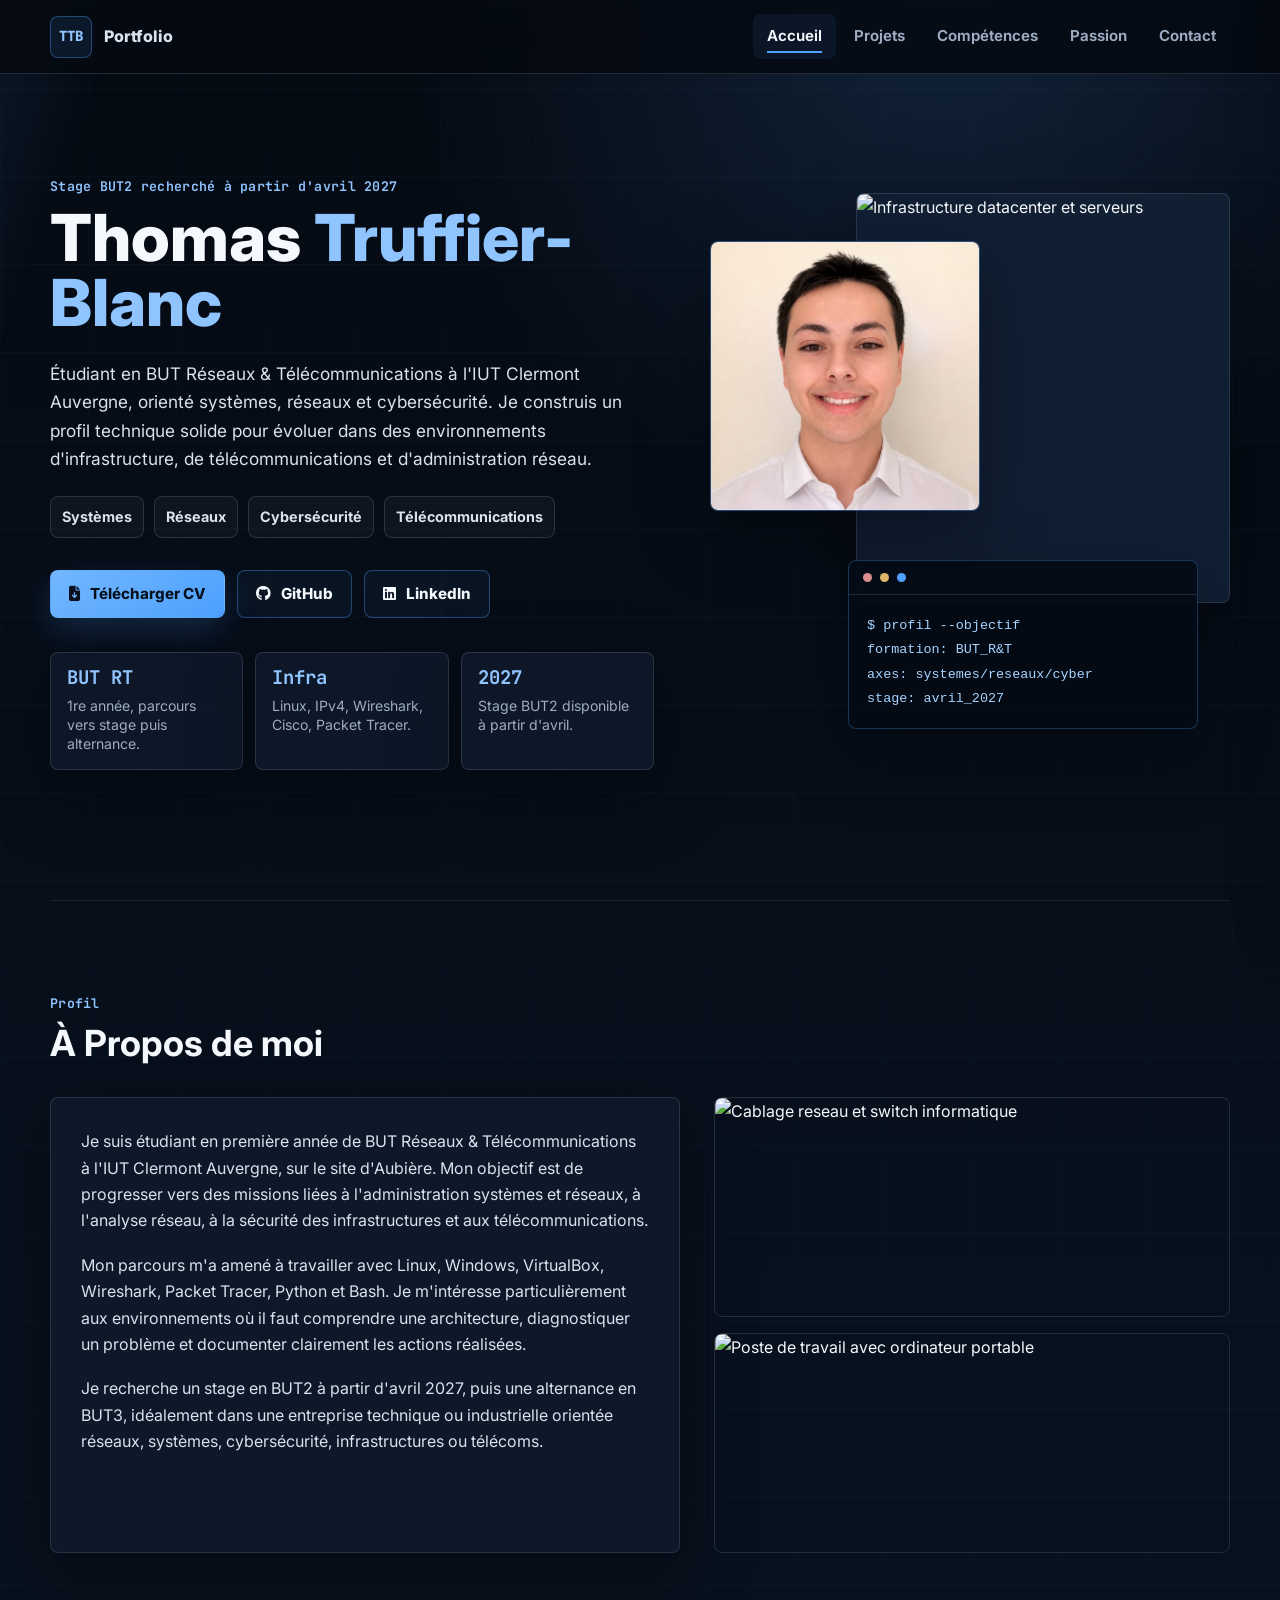
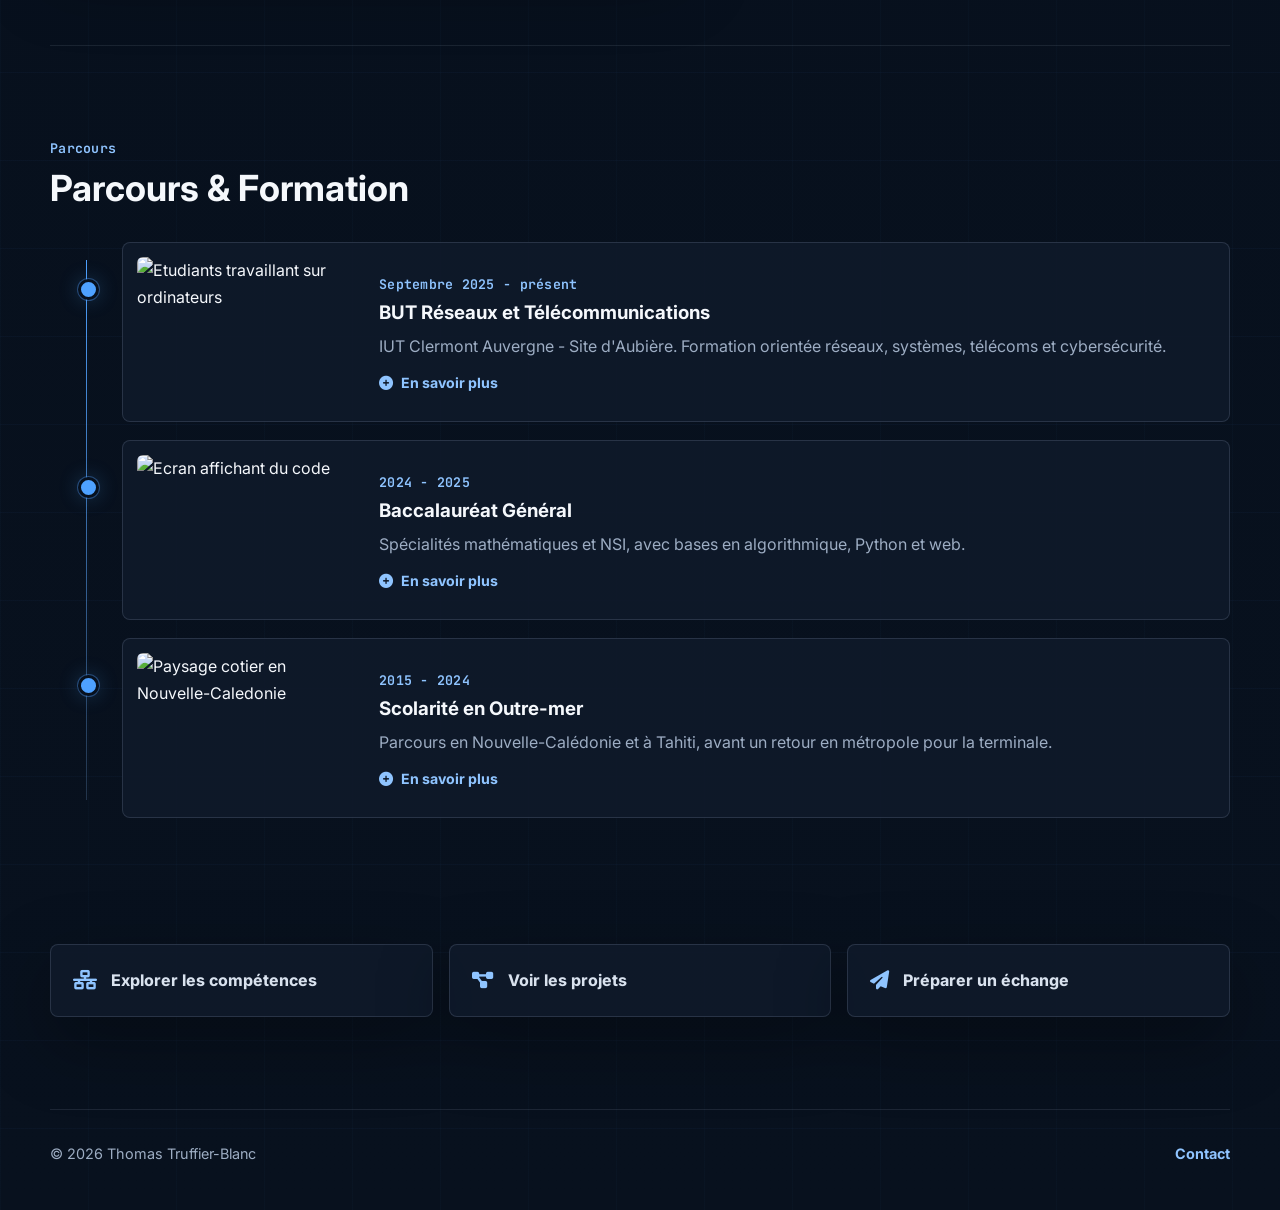
==== index.html @ 37ebf649 "Add files via upload" ====
<!DOCTYPE html>
<html lang="fr">
<head>
    <meta charset="UTF-8">
    <meta http-equiv="Content-Type" content="text/html; charset=UTF-8">
    <meta name="viewport" content="width=device-width, initial-scale=1.0">
    <meta name="description" content="Portfolio de Thomas Truffier-Blanc, etudiant en BUT Reseaux et Telecommunications oriente systemes, reseaux et cybersecurite.">
    <meta name="author" content="Thomas Truffier-Blanc">
    <meta property="og:title" content="Accueil | Thomas Truffier-Blanc">
    <meta property="og:description" content="Etudiant en BUT Reseaux & Telecommunications, oriente systemes, reseaux et cybersecurite. Recherche de stage BUT2 a partir d'avril 2027.">
    <meta property="og:type" content="website">
    <meta property="og:url" content="https://thomastruffier-blanc.github.io/Portfolio/">
    <title>Accueil | Thomas Truffier-Blanc</title>
    <link rel="preconnect" href="https://fonts.googleapis.com">
    <link rel="preconnect" href="https://fonts.gstatic.com" crossorigin>
    <link href="https://fonts.googleapis.com/css2?family=Inter:wght@400;500;600;700;800&family=JetBrains+Mono:wght@400;600&display=swap" rel="stylesheet">
    <link rel="stylesheet" href="https://cdnjs.cloudflare.com/ajax/libs/font-awesome/6.5.2/css/all.min.css">
    <link rel="stylesheet" href="assets/css/style.css">
</head>
<body data-page="accueil">
    <div id="overlay" class="overlay"></div>
    <aside id="side-panel" class="side-panel" aria-hidden="true">
        <button id="close-btn" class="close-btn" aria-label="Fermer le panneau">
            <i class="fa-solid fa-xmark"></i>
        </button>
        <div class="panel-content">
            <p id="panel-meta" class="panel-meta"></p>
            <h2 id="panel-title">D&eacute;tail</h2>
            <p id="panel-location" class="panel-location"></p>
            <div id="panel-body" class="panel-body"></div>
        </div>
    </aside>

    <header class="site-header">
        <a href="index.html" class="brand" aria-label="Retour &agrave; l'accueil">
            <span class="brand-mark">TTB</span>
            <span class="brand-text">Portfolio</span>
        </a>
        <nav class="desktop-nav" aria-label="Navigation principale">
            <a href="index.html" data-nav="accueil">Accueil</a>
            <a href="projets.html" data-nav="projets">Projets</a>
            <a href="competences.html" data-nav="competences">Comp&eacute;tences</a>
            <a href="passion.html" data-nav="passion">Passion</a>
            <a href="contact.html" data-nav="contact">Contact</a>
        </nav>
        <button class="menu-toggle" aria-label="Ouvrir le menu" aria-expanded="false">
            <i class="fa-solid fa-bars"></i>
        </button>
    </header>

    <nav class="mobile-nav" aria-label="Navigation mobile">
        <a href="index.html" data-nav="accueil">Accueil</a>
        <a href="projets.html" data-nav="projets">Projets</a>
        <a href="competences.html" data-nav="competences">Comp&eacute;tences</a>
        <a href="passion.html" data-nav="passion">Passion</a>
        <a href="contact.html" data-nav="contact">Contact</a>
    </nav>

    <main>
        <section id="home" class="hero-section section-pad">
            <div class="hero-copy reveal">
                <p class="hero-kicker">Stage BUT2 recherch&eacute; &agrave; partir d'avril 2027</p>
                <h1>Thomas <span>Truffier-Blanc</span></h1>
                <p class="hero-role">
                    &Eacute;tudiant en BUT R&eacute;seaux &amp; T&eacute;l&eacute;communications &agrave; l'IUT Clermont Auvergne,
                    orient&eacute; syst&egrave;mes, r&eacute;seaux et cybers&eacute;curit&eacute;. Je construis un profil technique solide
                    pour &eacute;voluer dans des environnements d'infrastructure, de t&eacute;l&eacute;communications
                    et d'administration r&eacute;seau.
                </p>
                <ul class="hero-focus" aria-label="Axes professionnels">
                    <li>Syst&egrave;mes</li>
                    <li>R&eacute;seaux</li>
                    <li>Cybers&eacute;curit&eacute;</li>
                    <li>T&eacute;l&eacute;communications</li>
                </ul>
                <div class="hero-actions">
                    <a href="assets/files/cv Thomas TB.pdf" class="btn btn-primary">
                        <i class="fa-solid fa-file-arrow-down"></i> T&eacute;l&eacute;charger CV
                    </a>
                    <a href="https://github.com/ThomasTruffier-Blanc" class="btn btn-secondary" target="_blank" rel="noreferrer">
                        <i class="fa-brands fa-github"></i> GitHub
                    </a>
                    <a href="https://www.linkedin.com/in/thomas-truffier-blanc-45b43b355/" class="btn btn-secondary" target="_blank" rel="noreferrer">
                        <i class="fa-brands fa-linkedin"></i> LinkedIn
                    </a>
                </div>
                <div class="signal-row" aria-label="Informations cles">
                    <div>
                        <strong>BUT RT</strong>
                        <span>1re ann&eacute;e, parcours vers stage puis alternance.</span>
                    </div>
                    <div>
                        <strong>Infra</strong>
                        <span>Linux, IPv4, Wireshark, Cisco, Packet Tracer.</span>
                    </div>
                    <div>
                        <strong>2027</strong>
                        <span>Stage BUT2 disponible &agrave; partir d'avril.</span>
                    </div>
                </div>
            </div>

            <div class="hero-visual reveal">
                <figure class="portrait-frame">
                    <img src="assets/img/photo.png" alt="Portrait de Thomas Truffier-Blanc">
                </figure>
                <figure class="hero-image-card">
                    <img src="https://images.unsplash.com/photo-1558494949-ef010cbdcc31?auto=format&fit=crop&q=70&w=1600" alt="Infrastructure datacenter et serveurs">
                </figure>
                <div class="terminal-mini" aria-label="Profil technique">
                    <div class="terminal-bar"><span></span><span></span><span></span></div>
                    <pre><code>$ profil --objectif
formation: BUT_R&amp;T
axes: systemes/reseaux/cyber
stage: avril_2027</code></pre>
                </div>
            </div>
        </section>

        <section id="about" class="section-pad content-section">
            <div class="section-heading reveal">
                <p>Profil</p>
                <h2>&Agrave; Propos de moi</h2>
            </div>
            <div class="split-grid">
                <div class="text-panel reveal">
                    <p>
                        Je suis &eacute;tudiant en premi&egrave;re ann&eacute;e de BUT R&eacute;seaux &amp; T&eacute;l&eacute;communications
                        &agrave; l'IUT Clermont Auvergne, sur le site d'Aubi&egrave;re. Mon objectif est de progresser vers
                        des missions li&eacute;es &agrave; l'administration syst&egrave;mes et r&eacute;seaux, &agrave; l'analyse r&eacute;seau,
                        &agrave; la s&eacute;curit&eacute; des infrastructures et aux t&eacute;l&eacute;communications.
                    </p>
                    <p>
                        Mon parcours m'a amen&eacute; &agrave; travailler avec Linux, Windows, VirtualBox, Wireshark,
                        Packet Tracer, Python et Bash. Je m'int&eacute;resse particuli&egrave;rement aux environnements
                        o&ugrave; il faut comprendre une architecture, diagnostiquer un probl&egrave;me et documenter
                        clairement les actions r&eacute;alis&eacute;es.
                    </p>
                    <p>
                        Je recherche un stage en BUT2 &agrave; partir d'avril 2027, puis une alternance en BUT3,
                        id&eacute;alement dans une entreprise technique ou industrielle orient&eacute;e r&eacute;seaux,
                        syst&egrave;mes, cybers&eacute;curit&eacute;, infrastructures ou t&eacute;l&eacute;coms.
                    </p>
                </div>
                <div class="media-stack reveal">
                    <img src="https://images.unsplash.com/photo-1600267165477-6d4cc741b379?auto=format&fit=crop&q=70&w=1400" alt="Cablage reseau et switch informatique">
                    <img src="https://images.unsplash.com/photo-1516321318423-f06f85e504b3?auto=format&fit=crop&q=70&w=1400" alt="Poste de travail avec ordinateur portable">
                </div>
            </div>
        </section>

        <section id="formation" class="section-pad content-section">
            <div class="section-heading reveal">
                <p>Parcours</p>
                <h2>Parcours &amp; Formation</h2>
            </div>
            <div class="timeline">
                <article class="timeline-card reveal detail-trigger" data-detail="formation-iut" tabindex="0" role="button">
                    <img src="https://images.unsplash.com/photo-1519389950473-47ba0277781c?auto=format&fit=crop&q=70&w=1200" alt="Etudiants travaillant sur ordinateurs">
                    <div>
                        <span class="date">Septembre 2025 - pr&eacute;sent</span>
                        <h3>BUT R&eacute;seaux et T&eacute;l&eacute;communications</h3>
                        <p>IUT Clermont Auvergne - Site d'Aubi&egrave;re. Formation orient&eacute;e r&eacute;seaux, syst&egrave;mes, t&eacute;l&eacute;coms et cybers&eacute;curit&eacute;.</p>
                        <span class="detail-link"><i class="fa-solid fa-circle-plus"></i> En savoir plus</span>
                    </div>
                </article>

                <article class="timeline-card reveal detail-trigger" data-detail="formation-bac" tabindex="0" role="button">
                    <img src="https://images.unsplash.com/photo-1515879218367-8466d910aaa4?auto=format&fit=crop&q=70&w=1200" alt="Ecran affichant du code">
                    <div>
                        <span class="date">2024 - 2025</span>
                        <h3>Baccalaur&eacute;at G&eacute;n&eacute;ral</h3>
                        <p>Sp&eacute;cialit&eacute;s math&eacute;matiques et NSI, avec bases en algorithmique, Python et web.</p>
                        <span class="detail-link"><i class="fa-solid fa-circle-plus"></i> En savoir plus</span>
                    </div>
                </article>

                <article class="timeline-card reveal detail-trigger" data-detail="formation-outremer" tabindex="0" role="button">
                    <img src="https://images.unsplash.com/photo-1588681664899-f142ff2dc9b1?auto=format&fit=crop&q=70&w=1200" alt="Paysage cotier en Nouvelle-Caledonie">
                    <div>
                        <span class="date">2015 - 2024</span>
                        <h3>Scolarit&eacute; en Outre-mer</h3>
                        <p>Parcours en Nouvelle-Cal&eacute;donie et &agrave; Tahiti, avant un retour en m&eacute;tropole pour la terminale.</p>
                        <span class="detail-link"><i class="fa-solid fa-circle-plus"></i> En savoir plus</span>
                    </div>
                </article>
            </div>
        </section>

        <section class="section-pad next-pages">
            <a class="next-card reveal" href="competences.html">
                <i class="fa-solid fa-network-wired"></i>
                <span>Explorer les comp&eacute;tences</span>
            </a>
            <a class="next-card reveal" href="projets.html">
                <i class="fa-solid fa-diagram-project"></i>
                <span>Voir les projets</span>
            </a>
            <a class="next-card reveal" href="contact.html">
                <i class="fa-solid fa-paper-plane"></i>
                <span>Pr&eacute;parer un &eacute;change</span>
            </a>
        </section>
    </main>

    <footer class="site-footer">
        <p>&copy; 2026 Thomas Truffier-Blanc</p>
        <a href="contact.html">Contact</a>
    </footer>

    <script src="assets/js/script.js"></script>
</body>
</html>
---- assets/css/style.css ----
:root {
  --bg: #07101d;
  --bg-2: #0b1626;
  --surface: rgba(15, 26, 43, 0.88);
  --surface-2: #111f33;
  --card: rgba(255, 255, 255, 0.045);
  --line: rgba(180, 197, 220, 0.16);
  --line-strong: rgba(83, 160, 255, 0.36);
  --text: #f5f8fc;
  --soft: #d9e2ee;
  --muted: #9dadc3;
  --blue: #4ea1ff;
  --blue-soft: #8fc4ff;
  --navy: #0a1422;
  --shadow: 0 24px 70px rgba(0, 0, 0, 0.34);
  --radius: 8px;
  --header-height: 74px;
}

* { box-sizing: border-box; }
html { scroll-behavior: smooth; scroll-padding-top: calc(var(--header-height) + 24px); }
body {
  margin: 0;
  font-family: "Inter", system-ui, -apple-system, BlinkMacSystemFont, "Segoe UI", sans-serif;
  color: var(--text);
  background:
    linear-gradient(rgba(78,161,255,.035) 1px, transparent 1px),
    linear-gradient(90deg, rgba(78,161,255,.025) 1px, transparent 1px),
    radial-gradient(circle at 74% 0%, rgba(78,161,255,.16), transparent 34rem),
    linear-gradient(180deg, #050a12 0%, var(--bg) 44%, #08111e 100%);
  background-size: 88px 88px, 88px 88px, auto, auto;
  line-height: 1.65;
  overflow-x: hidden;
}
body::before {
  content: "";
  position: fixed;
  inset: 0;
  z-index: -1;
  background: linear-gradient(110deg, transparent 0 44%, rgba(78,161,255,.07) 50%, transparent 56%);
  transform: translateX(-60%);
  animation: scanLine 12s ease-in-out infinite;
  pointer-events: none;
}
img { display: block; width: 100%; height: auto; }
a { color: inherit; }
button { font: inherit; }
strong { color: var(--text); }

.scroll-progress {
  position: fixed;
  inset: 0 auto auto 0;
  z-index: 3000;
  width: 0;
  height: 3px;
  background: linear-gradient(90deg, var(--blue), #a7c8ff);
  box-shadow: 0 0 18px rgba(78,161,255,.45);
}
.section-pad { width: min(1180px, calc(100% - 40px)); margin: 0 auto; padding: 92px 0; }
.site-header {
  position: fixed;
  inset: 0 0 auto 0;
  z-index: 1000;
  height: var(--header-height);
  display: flex;
  align-items: center;
  justify-content: space-between;
  padding: 0 max(24px, calc((100vw - 1180px) / 2));
  border-bottom: 1px solid var(--line);
  background: rgba(5, 10, 18, .86);
  backdrop-filter: blur(18px);
  transition: box-shadow 180ms ease, background 180ms ease;
}
.site-header.is-scrolled { background: rgba(5, 10, 18, .94); box-shadow: 0 14px 38px rgba(0,0,0,.24); }
.brand { display: inline-flex; align-items: center; gap: 12px; text-decoration: none; font-weight: 800; }
.brand-mark { display: grid; place-items: center; width: 42px; height: 42px; border: 1px solid var(--line-strong); border-radius: var(--radius); background: rgba(78,161,255,.1); color: var(--blue-soft); font-family: "JetBrains Mono", monospace; font-size: .88rem; }
.brand-text { color: var(--soft); }
.desktop-nav, .mobile-nav { align-items: center; gap: 4px; }
.desktop-nav { display: flex; }
.desktop-nav a, .mobile-nav a { position: relative; padding: 10px 14px; border-radius: var(--radius); color: var(--muted); text-decoration: none; font-size: .94rem; font-weight: 650; transition: color 160ms ease, background 160ms ease; }
.desktop-nav a:hover, .desktop-nav a.active, .mobile-nav a:hover, .mobile-nav a.active { color: var(--text); background: rgba(78,161,255,.08); }
.desktop-nav a.active::after, .mobile-nav a.active::after { content: ""; position: absolute; left: 14px; right: 14px; bottom: 6px; height: 2px; background: var(--blue); }
.menu-toggle { display: none; align-items: center; justify-content: center; width: 44px; height: 44px; border: 1px solid var(--line); border-radius: var(--radius); background: rgba(255,255,255,.04); color: var(--text); cursor: pointer; }
.mobile-nav { display: none; position: fixed; top: var(--header-height); left: 16px; right: 16px; z-index: 999; flex-direction: column; padding: 10px; border: 1px solid var(--line); border-radius: var(--radius); background: rgba(10, 20, 34, .98); box-shadow: var(--shadow); }
.mobile-nav a { width: 100%; }
body.nav-open .mobile-nav { display: flex; }

.hero-section { min-height: 100vh; display: grid; grid-template-columns: minmax(0, 1fr) minmax(360px, .86fr); gap: 56px; align-items: center; padding-top: calc(var(--header-height) + 64px); }
.hero-kicker, .page-label, .section-heading p, .date, .project-info span, .panel-meta { margin: 0 0 8px; color: var(--blue-soft); font-family: "JetBrains Mono", monospace; font-size: .83rem; font-weight: 650; letter-spacing: .02em; }
.hero-copy h1, .page-hero h1, .contact-copy h1 { margin: 0; max-width: 780px; color: var(--text); font-size: 4.05rem; line-height: 1; font-weight: 820; letter-spacing: 0; }
.hero-copy h1 span { color: var(--blue-soft); }
.hero-role, .page-hero-copy p:last-child, .contact-copy p:not(.page-label) { max-width: 680px; margin: 24px 0 0; color: var(--soft); font-size: 1.08rem; }
.hero-focus { display: flex; flex-wrap: wrap; gap: 10px; margin-top: 22px; padding: 0; list-style: none; }
.hero-focus li, .music-tags span, .meta-pill { border: 1px solid var(--line); border-radius: var(--radius); padding: 8px 11px; background: rgba(255,255,255,.035); color: var(--soft); font-size: .9rem; font-weight: 700; }
.hero-actions, .contact-actions { display: flex; flex-wrap: wrap; gap: 12px; margin-top: 32px; }
.btn { display: inline-flex; align-items: center; justify-content: center; gap: 10px; min-height: 48px; padding: 0 18px; border-radius: var(--radius); text-decoration: none; font-weight: 760; font-size: .95rem; border: 1px solid transparent; transition: transform 160ms ease, border-color 160ms ease, background 160ms ease; }
.btn:hover { transform: translateY(-2px); }
.btn-primary { color: #06111d; background: linear-gradient(135deg, #72b7ff, var(--blue)); box-shadow: 0 14px 32px rgba(78,161,255,.18); }
.btn-secondary { color: var(--text); border-color: var(--line-strong); background: rgba(78,161,255,.055); }
.signal-row { display: grid; grid-template-columns: repeat(3, 1fr); gap: 12px; margin-top: 34px; }
.signal-row div, .text-panel, .next-card, .skill-card, .project-card, .destination-card, .image-tile, .contact-card, .github-card { border: 1px solid var(--line); border-radius: var(--radius); background: var(--surface); box-shadow: var(--shadow); }
.signal-row div { padding: 16px; }
.signal-row strong { display: block; color: var(--blue-soft); font-family: "JetBrains Mono", monospace; font-size: 1.18rem; line-height: 1; }
.signal-row span { display: block; margin-top: 8px; color: var(--muted); font-size: .88rem; line-height: 1.35; }
.hero-visual { position: relative; min-height: 560px; }
.portrait-frame { position: absolute; z-index: 2; top: 48px; left: 0; width: 270px; aspect-ratio: 1; margin: 0; overflow: hidden; border: 1px solid var(--line-strong); border-radius: var(--radius); background: var(--surface-2); box-shadow: var(--shadow); }
.portrait-frame img { height: 100%; object-fit: cover; }
.hero-image-card { position: absolute; right: 0; top: 0; width: 72%; height: 410px; margin: 0; overflow: hidden; border: 1px solid var(--line); border-radius: var(--radius); background: var(--surface-2); box-shadow: var(--shadow); }
.hero-image-card img, .page-hero-media img, .contact-card > img { height: 100%; object-fit: cover; }
.terminal-mini { position: absolute; z-index: 3; right: 32px; bottom: 24px; width: min(350px, 78%); border: 1px solid rgba(78,161,255,.28); border-radius: var(--radius); background: rgba(5, 11, 20, .9); box-shadow: var(--shadow); overflow: hidden; }
.terminal-bar { display: flex; gap: 8px; padding: 12px 14px; border-bottom: 1px solid var(--line); }
.terminal-bar span { width: 9px; height: 9px; border-radius: 999px; background: var(--muted); }
.terminal-bar span:nth-child(1) { background: #dc8d8d; } .terminal-bar span:nth-child(2) { background: #dcb76c; } .terminal-bar span:nth-child(3) { background: var(--blue); }
.terminal-mini pre { margin: 0; padding: 18px; color: #a7d4ff; font-family: "JetBrains Mono", monospace; font-size: .84rem; line-height: 1.65; white-space: pre-wrap; }
.content-section, .passion-block { border-top: 1px solid rgba(180,197,220,.11); }
.section-heading { max-width: 780px; margin-bottom: 34px; }
.section-heading h2 { margin: 0; font-size: 2.25rem; line-height: 1.12; }
.split-grid { display: grid; grid-template-columns: minmax(0, 1fr) minmax(340px, .82fr); gap: 34px; align-items: stretch; }
.text-panel { padding: 30px; }
.text-panel p { margin: 0; color: var(--soft); }
.text-panel p + p { margin-top: 18px; }
.media-stack { display: grid; grid-template-rows: 1fr .82fr; gap: 16px; }
.media-stack img { height: 100%; min-height: 220px; object-fit: cover; border: 1px solid var(--line); border-radius: var(--radius); }
.timeline { position: relative; display: grid; gap: 18px; }
.timeline::before { content: ""; position: absolute; left: 36px; top: 18px; bottom: 18px; width: 1px; background: linear-gradient(var(--blue), rgba(143,196,255,.2)); }
.timeline-card { position: relative; display: grid; grid-template-columns: 220px 1fr; gap: 22px; align-items: center; margin-left: 72px; padding: 14px; border: 1px solid var(--line); border-radius: var(--radius); background: var(--surface); cursor: pointer; transition: transform 180ms ease, border-color 180ms ease, background 180ms ease; }
.timeline-card::before { content: ""; position: absolute; left: -45px; top: 36px; width: 15px; height: 15px; border-radius: 999px; border: 3px solid var(--bg); background: var(--blue); box-shadow: 0 0 0 1px var(--line-strong), 0 0 20px rgba(78,161,255,.26); }
.timeline-card:hover, .timeline-card:focus-visible, .skill-card:hover, .skill-card:focus-visible, .project-card:hover, .project-card:focus-visible, .next-card:hover, .destination-card:hover, .image-tile:hover { border-color: var(--line-strong); transform: translateY(-4px); }
.timeline-card img { height: 150px; object-fit: cover; border-radius: calc(var(--radius) - 2px); }
.timeline-card h3, .skill-card h3, .project-info h3, .image-tile h3, .destination-card h3, .github-card h3 { margin: 6px 0 8px; line-height: 1.22; }
.timeline-card p, .skill-card p, .project-info p, .image-tile p, .destination-card p, .passion-intro p, .github-card p { margin: 0; color: var(--muted); }
.detail-link { display: inline-flex; align-items: center; gap: 8px; margin-top: 12px; color: var(--blue-soft); font-size: .88rem; font-weight: 720; }
.next-pages, .github-grid { display: grid; grid-template-columns: repeat(3, 1fr); gap: 16px; padding-top: 34px; }
.next-card, .github-card { display: flex; align-items: center; gap: 14px; padding: 22px; text-decoration: none; transition: transform 180ms ease, border-color 180ms ease; }
.next-card i, .github-card i { color: var(--blue-soft); font-size: 1.2rem; }
.next-card span { color: var(--soft); font-weight: 750; }
.page-hero { min-height: 62vh; display: grid; grid-template-columns: minmax(0, .9fr) minmax(360px, .78fr); gap: 48px; align-items: center; padding-top: calc(var(--header-height) + 58px); }
.page-hero-media { height: 390px; margin: 0; overflow: hidden; border: 1px solid var(--line); border-radius: var(--radius); box-shadow: var(--shadow); }
.skills-controls { display: flex; justify-content: center; gap: 12px; margin-bottom: 34px; }
.btn-filter { min-height: 44px; padding: 0 18px; border: 1px solid var(--line); border-radius: var(--radius); background: rgba(255,255,255,.03); color: var(--muted); cursor: pointer; font-size: .92rem; font-weight: 750; transition: background 160ms ease, color 160ms ease, border-color 160ms ease; }
.btn-filter.active, .btn-filter:hover { color: #06111d; border-color: transparent; background: linear-gradient(135deg, #72b7ff, var(--blue)); }
.skills-grid, .project-grid { display: grid; grid-template-columns: repeat(4, 1fr); gap: 18px; }
.skills-grid.hidden { display: none; }
.skill-card, .project-card, .destination-card, .image-tile { position: relative; overflow: hidden; box-shadow: none; transition: transform 180ms ease, border-color 180ms ease; }
.skill-card { min-height: 405px; padding: 0 18px 22px; cursor: pointer; }
.skill-card img { height: 150px; margin: 0 -18px 22px; width: calc(100% + 36px); object-fit: cover; border-bottom: 1px solid var(--line); }
.skill-card i { color: var(--blue-soft); font-size: 1.7rem; }
.skill-card .skill-list { margin: 14px 0 0; padding: 0; list-style: none; display: grid; gap: 7px; color: var(--soft); font-size: .9rem; }
.skill-card .skill-list li::before { content: "? "; color: var(--blue-soft); }
.project-grid { grid-template-columns: repeat(3, 1fr); }
.project-card { cursor: pointer; min-height: 438px; }
.project-card img { height: 240px; object-fit: cover; }
.project-card .hackagou-logo { object-fit: contain; padding: 34px; background: #f5f8fc; }
.project-info { padding: 22px; }
.alt-band { width: 100%; max-width: none; padding-left: max(20px, calc((100vw - 1180px) / 2)); padding-right: max(20px, calc((100vw - 1180px) / 2)); background: linear-gradient(180deg, rgba(17,31,51,.82), rgba(7,16,29,.25)); }
.passion-intro { display: grid; grid-template-columns: minmax(0, 1fr) auto; gap: 24px; align-items: start; margin-bottom: 28px; }
.music-tags { display: flex; flex-wrap: wrap; justify-content: flex-end; gap: 10px; max-width: 500px; }
.gallery-grid { display: grid; grid-template-columns: repeat(4, 1fr); gap: 16px; }
.image-tile.large { grid-column: span 2; grid-row: span 2; }
.image-tile img { height: 220px; object-fit: cover; cursor: zoom-in; }
.image-tile.large img { height: 468px; }
.image-tile div, .destination-card { padding: 18px; }
.image-tile div { min-height: 138px; }
.destination-grid { display: grid; grid-template-columns: repeat(5, 1fr); gap: 16px; }
.usa-grid { grid-template-columns: repeat(4, 1fr); }
.destination-card { min-height: 385px; }
.destination-card.wide { grid-column: span 2; }
.destination-card img { height: 190px; margin: -18px -18px 16px; width: calc(100% + 36px); object-fit: cover; cursor: zoom-in; }
.contact-section { min-height: 100vh; display: grid; grid-template-columns: minmax(0, .86fr) minmax(360px, .72fr); gap: 48px; align-items: center; padding-top: calc(var(--header-height) + 64px); }
.contact-card { overflow: hidden; }
.contact-card > img { height: 280px; }
.contact-info { padding: 24px; }
.contact-info p { display: flex; gap: 12px; margin: 0; color: var(--soft); }
.contact-info p + p { margin-top: 16px; }
.contact-info i { width: 22px; margin-top: 4px; color: var(--blue-soft); }
.site-footer { display: flex; align-items: center; justify-content: space-between; width: min(1180px, calc(100% - 40px)); margin: 0 auto; padding: 32px 0 44px; border-top: 1px solid rgba(180,197,220,.12); color: var(--muted); font-size: .9rem; }
.site-footer p { margin: 0; } .site-footer a { color: var(--blue-soft); text-decoration: none; font-weight: 700; }
.overlay { position: fixed; inset: 0; z-index: 2000; background: rgba(3, 7, 13, .66); backdrop-filter: blur(6px); opacity: 0; pointer-events: none; transition: opacity 220ms ease; }
.overlay.active { opacity: 1; pointer-events: auto; }
.side-panel { position: fixed; top: 0; right: 0; z-index: 2001; width: min(590px, 100%); height: 100vh; overflow-y: auto; transform: translateX(105%); border-left: 1px solid var(--line); background: rgba(8, 16, 28, .98); box-shadow: var(--shadow); transition: transform 240ms ease; }
.side-panel.active { transform: translateX(0); }
.close-btn { position: sticky; top: 16px; left: 100%; display: grid; place-items: center; width: 42px; height: 42px; margin: 16px 16px 0 auto; border: 1px solid var(--line); border-radius: var(--radius); background: rgba(255,255,255,.04); color: var(--text); cursor: pointer; }
.panel-content { padding: 18px 30px 40px; }
.panel-content h2 { margin: 0; font-size: 2rem; line-height: 1.12; }
.panel-location { margin: 8px 0 24px; color: var(--muted); }
.panel-body h3, .panel-body h4 { margin: 24px 0 8px; color: var(--text); }
.panel-body p, .panel-body li { color: var(--soft); }
.panel-body p { margin: 0 0 14px; }
.panel-body ul { margin: 10px 0 0; padding-left: 22px; }
.panel-image { width: 100%; max-height: 300px; object-fit: cover; margin: 18px 0; border: 1px solid var(--line); border-radius: var(--radius); cursor: zoom-in; }
.panel-image.logo { object-fit: contain; padding: 30px; background: #f5f8fc; }
.accordion-item { margin-top: 14px; border: 1px solid var(--line); border-radius: var(--radius); overflow: hidden; background: rgba(255,255,255,.03); }
.accordion-header { display: flex; align-items: center; justify-content: space-between; width: 100%; padding: 16px; border: 0; background: transparent; color: var(--text); cursor: pointer; font-weight: 750; text-align: left; }
.accordion-header i { color: var(--blue-soft); transition: transform 180ms ease; }
.accordion-header.active i { transform: rotate(180deg); }
.accordion-content { display: none; padding: 0 16px 16px; }
.accordion-content.active { display: block; }
.lightbox { position: fixed; inset: 0; z-index: 3000; display: none; place-items: center; padding: 24px; background: rgba(2,4,9,.9); cursor: zoom-out; }
.lightbox.active { display: grid; }
.lightbox img { width: min(1100px, 96vw); max-height: 88vh; object-fit: contain; border-radius: var(--radius); box-shadow: var(--shadow); }
.reveal { opacity: 0; transform: translateY(24px); transition: opacity 620ms ease, transform 620ms cubic-bezier(.2,.75,.25,1); transition-delay: var(--delay, 0ms); }
.reveal.in-view { opacity: 1; transform: translateY(0); }
@keyframes scanLine { 0%,100% { transform: translateX(-70%); opacity: .25; } 50% { transform: translateX(70%); opacity: .55; } }
@media (prefers-reduced-motion: reduce) { *, *::before, *::after { animation-duration: .01ms !important; animation-iteration-count: 1 !important; scroll-behavior: auto !important; transition-duration: .01ms !important; } }
@media (max-width: 1100px) { .hero-section, .page-hero, .contact-section, .split-grid { grid-template-columns: 1fr; } .hero-section { padding-top: calc(var(--header-height) + 84px); } .hero-visual { min-height: 500px; } .skills-grid { grid-template-columns: repeat(2, 1fr); } .project-grid { grid-template-columns: repeat(2, 1fr); } .destination-grid, .usa-grid, .gallery-grid { grid-template-columns: repeat(2, 1fr); } .destination-card.wide { grid-column: span 2; } }
@media (max-width: 820px) { .desktop-nav { display: none; } .menu-toggle { display: inline-flex; } .site-header { padding: 0 20px; } .brand-text { display: none; } .section-pad { width: min(100% - 32px, 1180px); padding: 72px 0; } .hero-copy h1, .page-hero h1, .contact-copy h1 { font-size: 3.05rem; } .signal-row, .next-pages, .github-grid, .passion-intro, .timeline-card { grid-template-columns: 1fr; } .hero-visual { min-height: 430px; } .portrait-frame { width: 210px; top: 16px; } .hero-image-card { width: 80%; height: 320px; } .terminal-mini { right: 12px; bottom: 0; } .timeline::before, .timeline-card::before { display: none; } .timeline-card { margin-left: 0; } .timeline-card img { height: 200px; } .music-tags { justify-content: flex-start; } }
@media (max-width: 620px) { .hero-copy h1, .page-hero h1, .contact-copy h1 { font-size: 2.45rem; } .hero-role, .page-hero-copy p:last-child, .contact-copy p:not(.page-label) { font-size: 1rem; } .hero-actions, .contact-actions, .skills-controls { flex-direction: column; align-items: stretch; } .btn, .btn-filter { width: 100%; } .skills-grid, .project-grid, .destination-grid, .usa-grid, .gallery-grid { grid-template-columns: 1fr; } .image-tile.large, .destination-card.wide { grid-column: span 1; } .image-tile.large img, .image-tile img, .destination-card img, .project-card img { height: 230px; } .hero-visual { min-height: 380px; } .portrait-frame { width: 170px; } .hero-image-card { height: 270px; } .terminal-mini { width: 92%; } .contact-info p { align-items: flex-start; font-size: .95rem; } .site-footer { flex-direction: column; gap: 10px; align-items: flex-start; } }
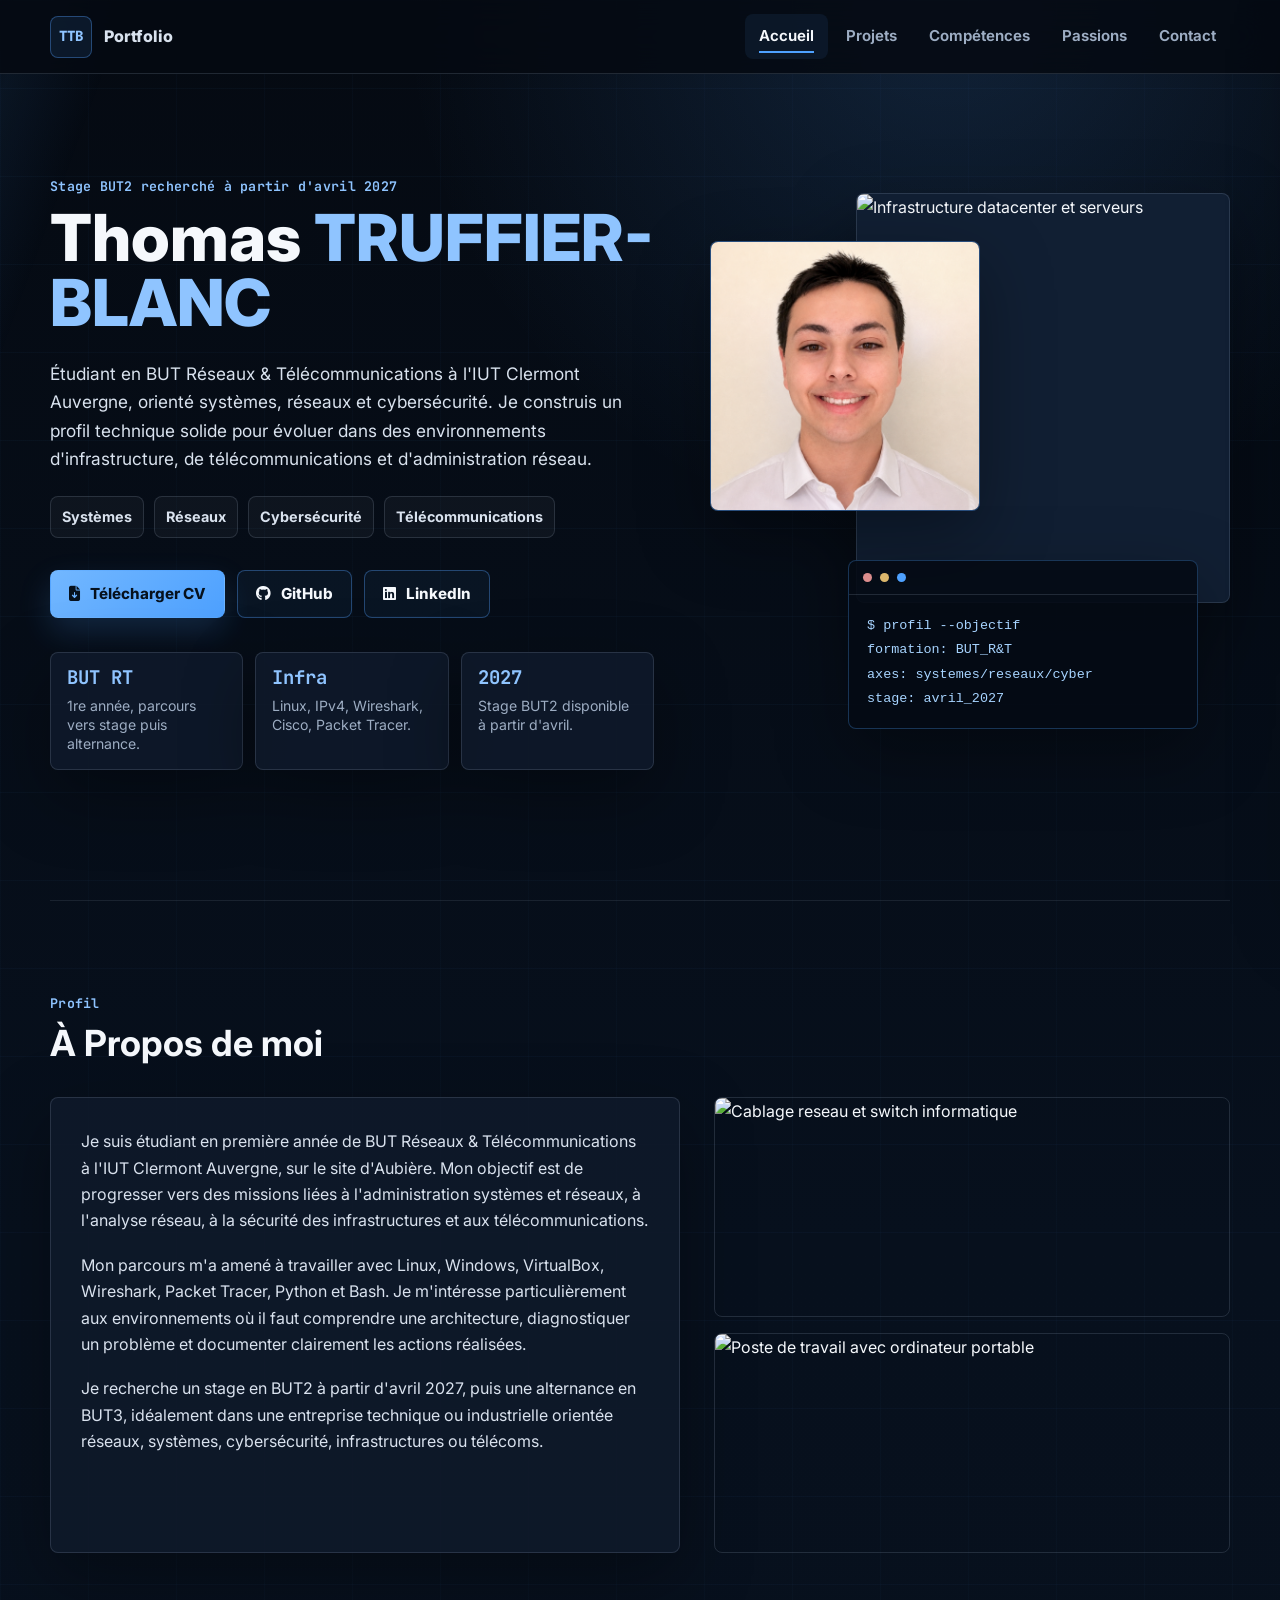
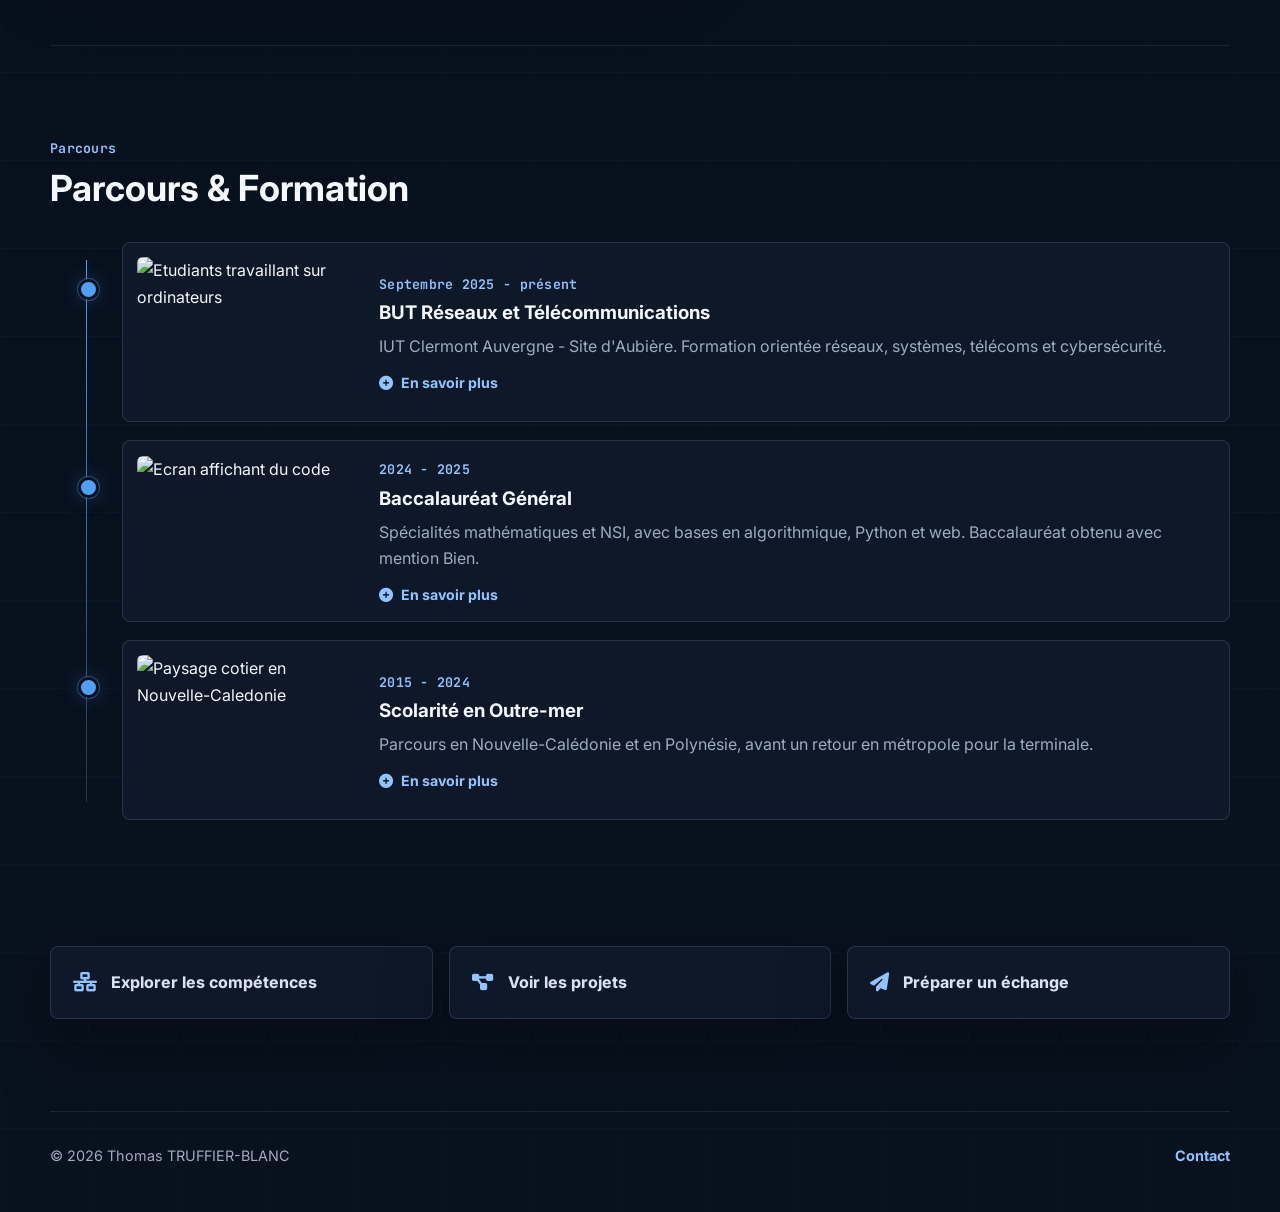
==== commit 4e9f532c: "Update index.html" ====
--- a/index.html
+++ b/index.html
@@ -4,13 +4,13 @@
     <meta charset="UTF-8">
     <meta http-equiv="Content-Type" content="text/html; charset=UTF-8">
     <meta name="viewport" content="width=device-width, initial-scale=1.0">
-    <meta name="description" content="Portfolio de Thomas Truffier-Blanc, etudiant en BUT Reseaux et Telecommunications oriente systemes, reseaux et cybersecurite.">
-    <meta name="author" content="Thomas Truffier-Blanc">
-    <meta property="og:title" content="Accueil | Thomas Truffier-Blanc">
+    <meta name="description" content="Portfolio de Thomas TRUFFIER-BLANC, etudiant en BUT Reseaux et Telecommunications oriente systemes, reseaux et cybersecurite.">
+    <meta name="author" content="Thomas TRUFFIER-BLANC">
+    <meta property="og:title" content="Accueil | Thomas TRUFFIER-BLANC">
     <meta property="og:description" content="Etudiant en BUT Reseaux & Telecommunications, oriente systemes, reseaux et cybersecurite. Recherche de stage BUT2 a partir d'avril 2027.">
     <meta property="og:type" content="website">
     <meta property="og:url" content="https://thomastruffier-blanc.github.io/Portfolio/">
-    <title>Accueil | Thomas Truffier-Blanc</title>
+    <title>Accueil | Thomas TRUFFIER-BLANC</title>
     <link rel="preconnect" href="https://fonts.googleapis.com">
     <link rel="preconnect" href="https://fonts.gstatic.com" crossorigin>
     <link href="https://fonts.googleapis.com/css2?family=Inter:wght@400;500;600;700;800&family=JetBrains+Mono:wght@400;600&display=swap" rel="stylesheet">
@@ -40,7 +40,7 @@
             <a href="index.html" data-nav="accueil">Accueil</a>
             <a href="projets.html" data-nav="projets">Projets</a>
             <a href="competences.html" data-nav="competences">Comp&eacute;tences</a>
-            <a href="passion.html" data-nav="passion">Passion</a>
+            <a href="passion.html" data-nav="passion">Passions</a>
             <a href="contact.html" data-nav="contact">Contact</a>
         </nav>
         <button class="menu-toggle" aria-label="Ouvrir le menu" aria-expanded="false">
@@ -52,7 +52,7 @@
         <a href="index.html" data-nav="accueil">Accueil</a>
         <a href="projets.html" data-nav="projets">Projets</a>
         <a href="competences.html" data-nav="competences">Comp&eacute;tences</a>
-        <a href="passion.html" data-nav="passion">Passion</a>
+        <a href="passion.html" data-nav="passion">Passions</a>
         <a href="contact.html" data-nav="contact">Contact</a>
     </nav>
 
@@ -60,7 +60,7 @@
         <section id="home" class="hero-section section-pad">
             <div class="hero-copy reveal">
                 <p class="hero-kicker">Stage BUT2 recherch&eacute; &agrave; partir d'avril 2027</p>
-                <h1>Thomas <span>Truffier-Blanc</span></h1>
+                <h1>Thomas <span>TRUFFIER-BLANC</span></h1>
                 <p class="hero-role">
                     &Eacute;tudiant en BUT R&eacute;seaux &amp; T&eacute;l&eacute;communications &agrave; l'IUT Clermont Auvergne,
                     orient&eacute; syst&egrave;mes, r&eacute;seaux et cybers&eacute;curit&eacute;. Je construis un profil technique solide
@@ -102,7 +102,7 @@
 
             <div class="hero-visual reveal">
                 <figure class="portrait-frame">
-                    <img src="assets/img/photo.png" alt="Portrait de Thomas Truffier-Blanc">
+                    <img src="assets/img/photo.png" alt="Portrait de Thomas TRUFFIER-BLANC">
                 </figure>
                 <figure class="hero-image-card">
                     <img src="https://images.unsplash.com/photo-1558494949-ef010cbdcc31?auto=format&fit=crop&q=70&w=1600" alt="Infrastructure datacenter et serveurs">
@@ -170,7 +170,7 @@
                     <div>
                         <span class="date">2024 - 2025</span>
                         <h3>Baccalaur&eacute;at G&eacute;n&eacute;ral</h3>
-                        <p>Sp&eacute;cialit&eacute;s math&eacute;matiques et NSI, avec bases en algorithmique, Python et web.</p>
+                        <p>Sp&eacute;cialit&eacute;s math&eacute;matiques et NSI, avec bases en algorithmique, Python et web. Baccalaur&eacute;at obtenu avec mention Bien.</p>
                         <span class="detail-link"><i class="fa-solid fa-circle-plus"></i> En savoir plus</span>
                     </div>
                 </article>
@@ -180,7 +180,7 @@
                     <div>
                         <span class="date">2015 - 2024</span>
                         <h3>Scolarit&eacute; en Outre-mer</h3>
-                        <p>Parcours en Nouvelle-Cal&eacute;donie et &agrave; Tahiti, avant un retour en m&eacute;tropole pour la terminale.</p>
+                        <p>Parcours en Nouvelle-Cal&eacute;donie et en Polyn&eacute;sie, avant un retour en m&eacute;tropole pour la terminale.</p>
                         <span class="detail-link"><i class="fa-solid fa-circle-plus"></i> En savoir plus</span>
                     </div>
                 </article>
@@ -204,7 +204,7 @@
     </main>
 
     <footer class="site-footer">
-        <p>&copy; 2026 Thomas Truffier-Blanc</p>
+        <p>&copy; 2026 Thomas TRUFFIER-BLANC</p>
         <a href="contact.html">Contact</a>
     </footer>
 
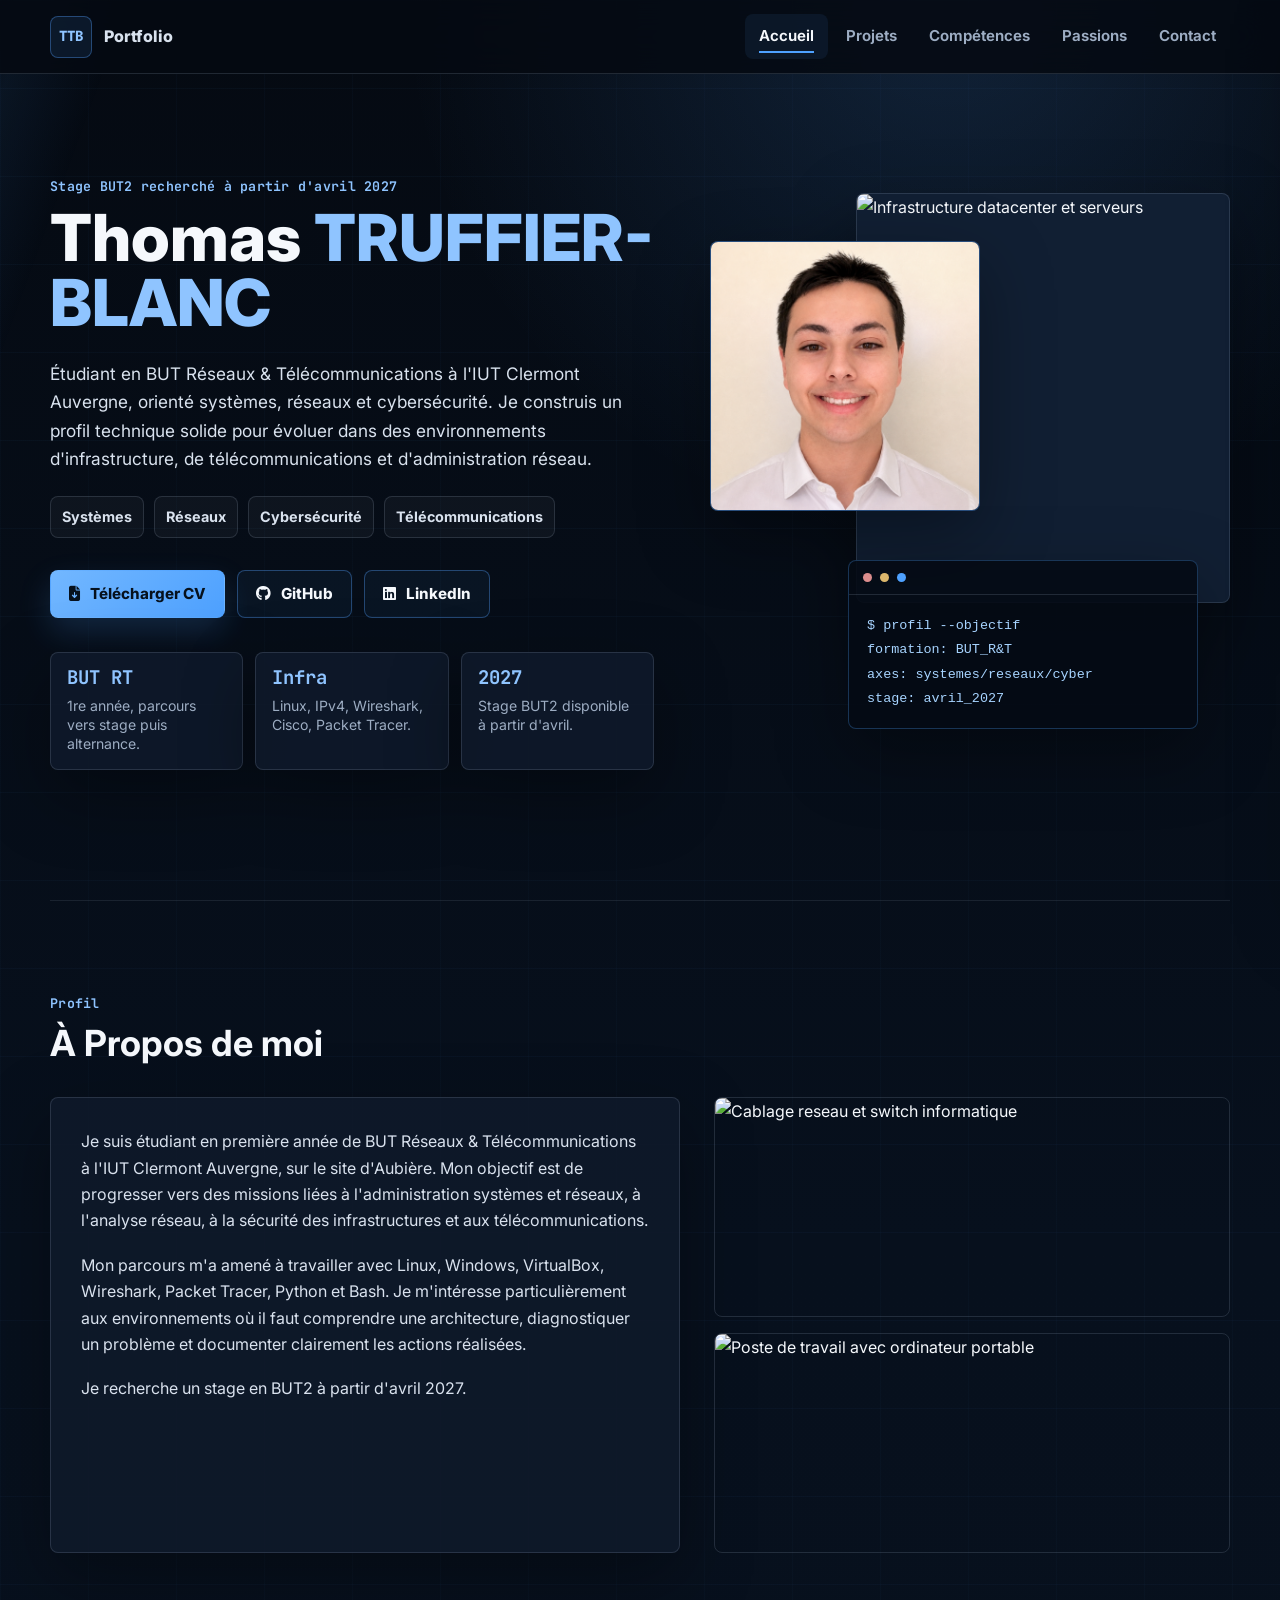
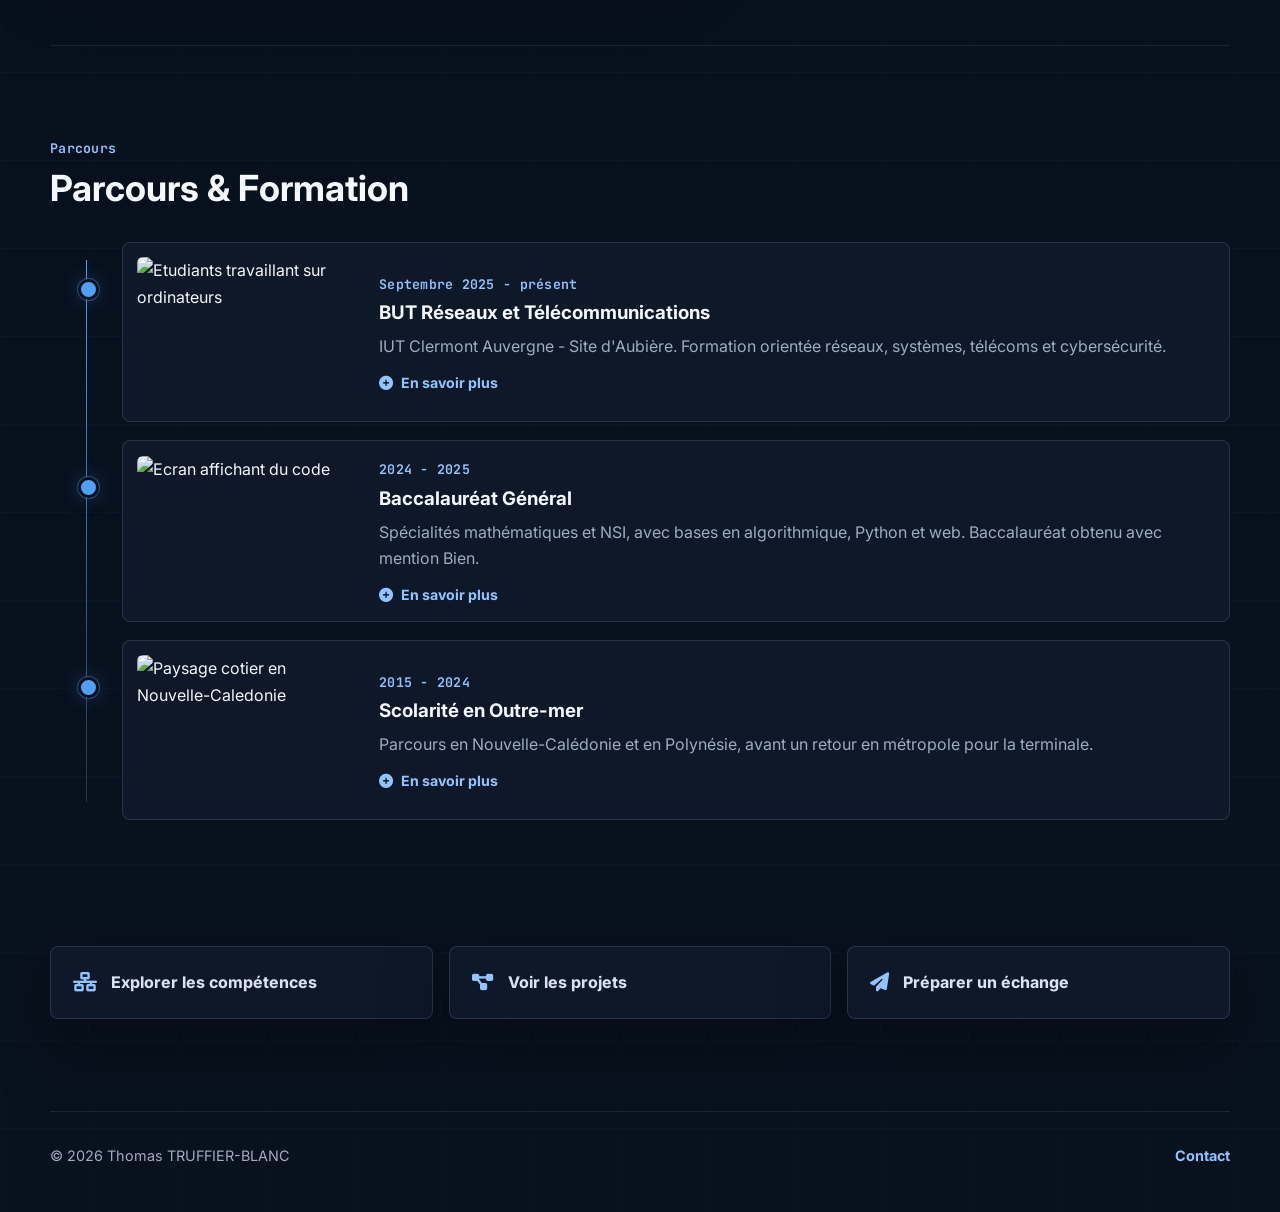
==== commit 6ef1e582: "Update index.html" ====
--- a/index.html
+++ b/index.html
@@ -137,9 +137,7 @@
                         clairement les actions r&eacute;alis&eacute;es.
                     </p>
                     <p>
-                        Je recherche un stage en BUT2 &agrave; partir d'avril 2027, puis une alternance en BUT3,
-                        id&eacute;alement dans une entreprise technique ou industrielle orient&eacute;e r&eacute;seaux,
-                        syst&egrave;mes, cybers&eacute;curit&eacute;, infrastructures ou t&eacute;l&eacute;coms.
+                        Je recherche un stage en BUT2 &agrave; partir d'avril 2027.
                     </p>
                 </div>
                 <div class="media-stack reveal">
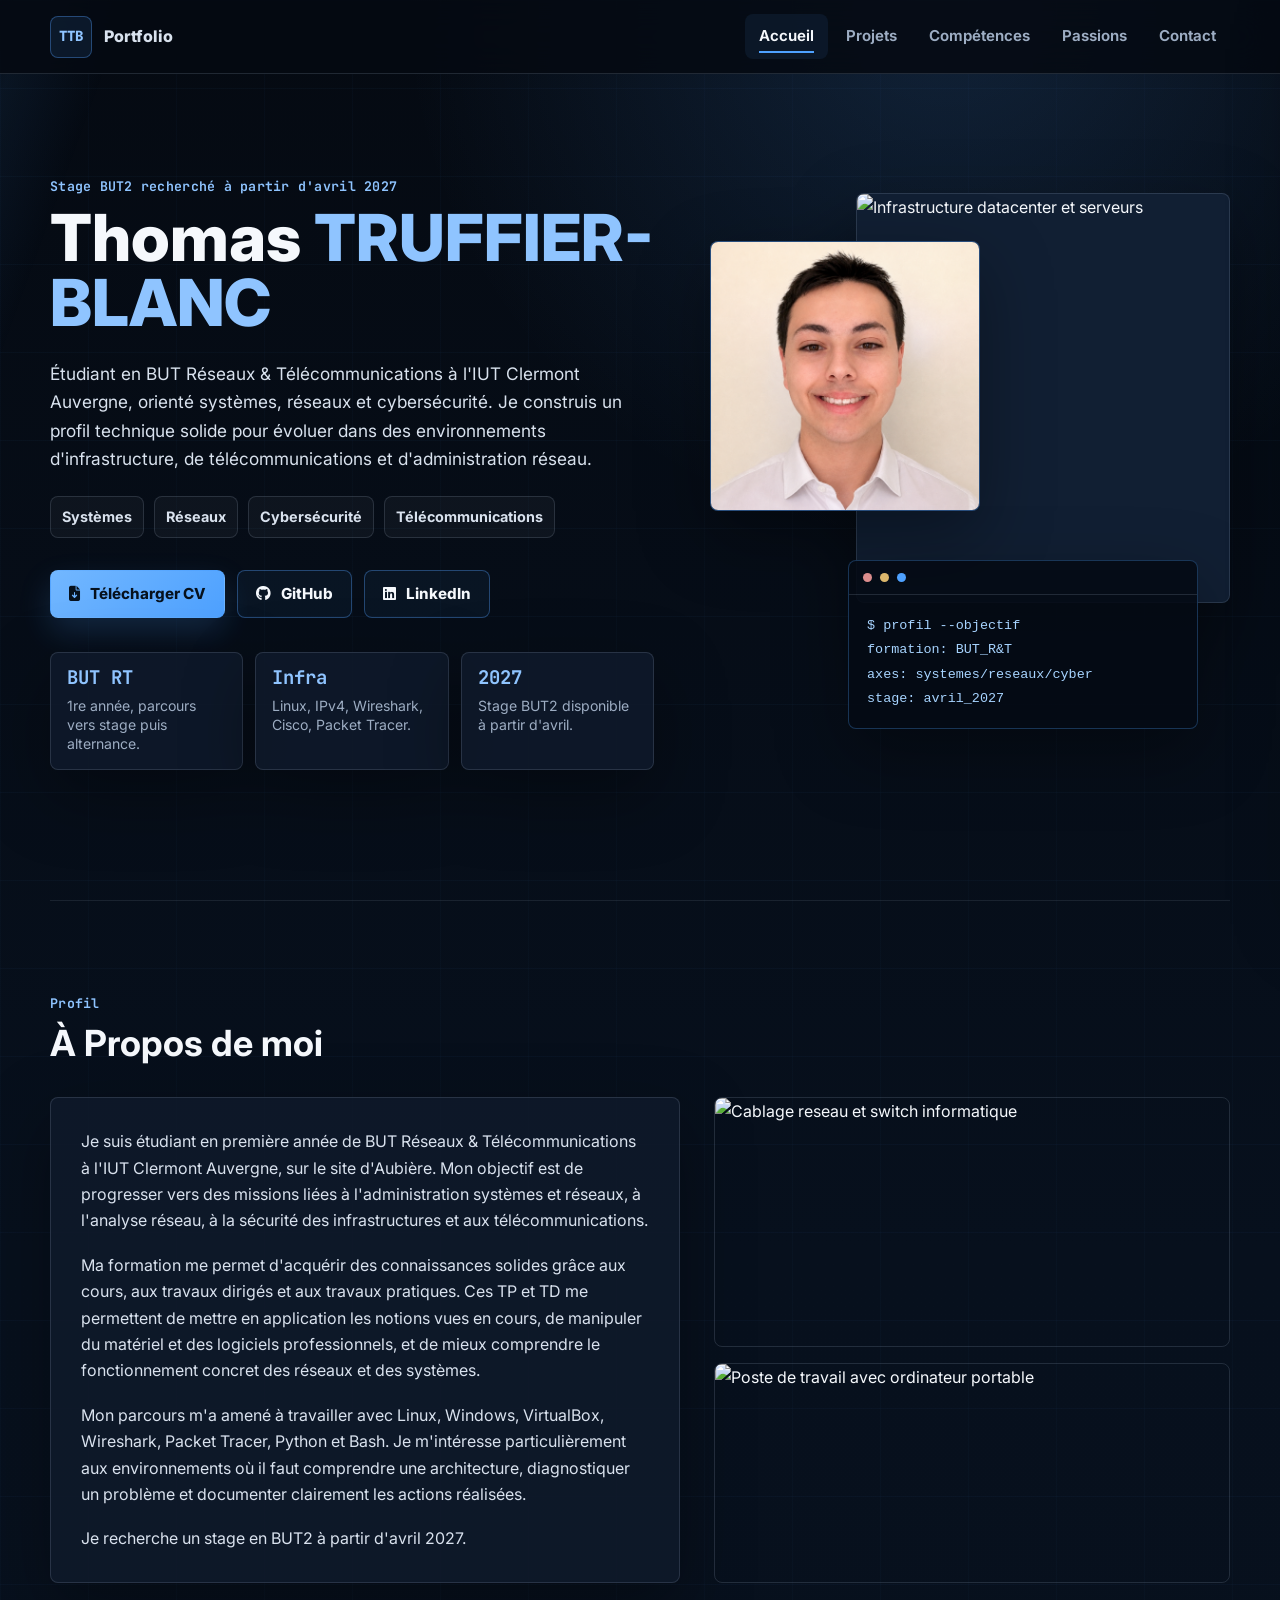
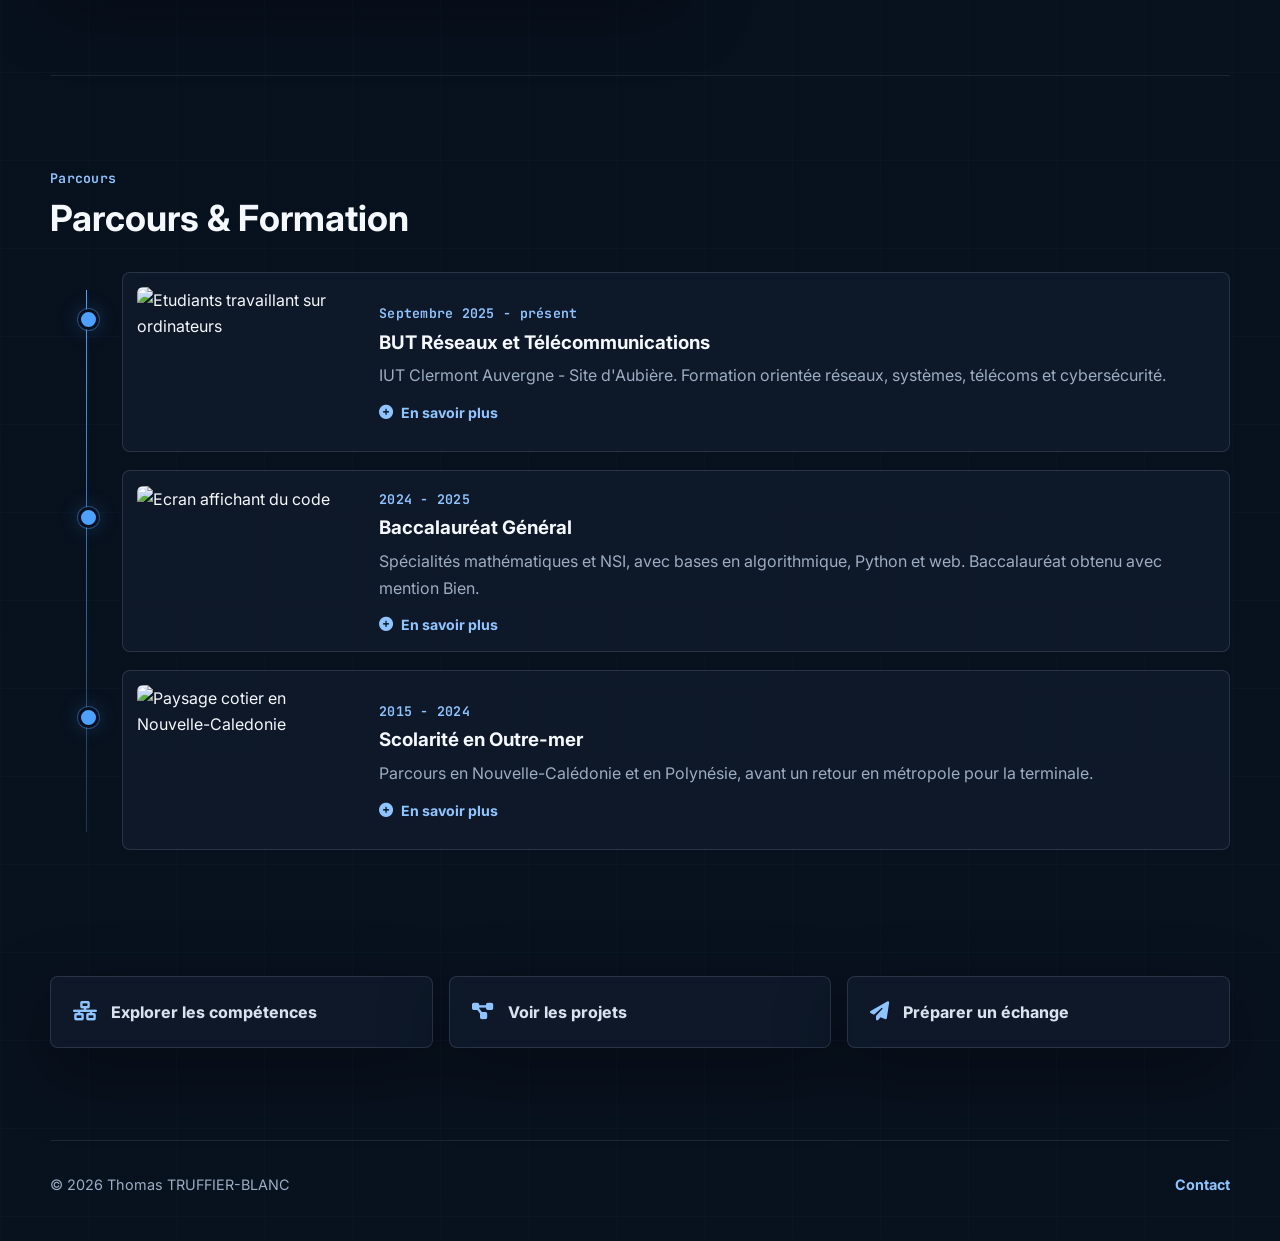
==== commit 8ad7f497: "Update index.html" ====
--- a/index.html
+++ b/index.html
@@ -124,21 +124,27 @@
             </div>
             <div class="split-grid">
                 <div class="text-panel reveal">
-                    <p>
-                        Je suis &eacute;tudiant en premi&egrave;re ann&eacute;e de BUT R&eacute;seaux &amp; T&eacute;l&eacute;communications
-                        &agrave; l'IUT Clermont Auvergne, sur le site d'Aubi&egrave;re. Mon objectif est de progresser vers
-                        des missions li&eacute;es &agrave; l'administration syst&egrave;mes et r&eacute;seaux, &agrave; l'analyse r&eacute;seau,
-                        &agrave; la s&eacute;curit&eacute; des infrastructures et aux t&eacute;l&eacute;communications.
-                    </p>
-                    <p>
-                        Mon parcours m'a amen&eacute; &agrave; travailler avec Linux, Windows, VirtualBox, Wireshark,
-                        Packet Tracer, Python et Bash. Je m'int&eacute;resse particuli&egrave;rement aux environnements
-                        o&ugrave; il faut comprendre une architecture, diagnostiquer un probl&egrave;me et documenter
-                        clairement les actions r&eacute;alis&eacute;es.
-                    </p>
-                    <p>
-                        Je recherche un stage en BUT2 &agrave; partir d'avril 2027.
-                    </p>
+            <p>
+                Je suis &eacute;tudiant en premi&egrave;re ann&eacute;e de BUT R&eacute;seaux &amp; T&eacute;l&eacute;communications
+                &agrave; l'IUT Clermont Auvergne, sur le site d'Aubi&egrave;re. Mon objectif est de progresser vers
+                des missions li&eacute;es &agrave; l'administration syst&egrave;mes et r&eacute;seaux, &agrave; l'analyse r&eacute;seau,
+                &agrave; la s&eacute;curit&eacute; des infrastructures et aux t&eacute;l&eacute;communications.
+            </p>
+            <p>
+                Ma formation me permet d'acqu&eacute;rir des connaissances solides gr&acirc;ce aux cours, aux travaux
+                dirig&eacute;s et aux travaux pratiques. Ces TP et TD me permettent de mettre en application les notions
+                vues en cours, de manipuler du mat&eacute;riel et des logiciels professionnels, et de mieux comprendre
+                le fonctionnement concret des r&eacute;seaux et des syst&egrave;mes.
+            </p>
+            <p>
+                Mon parcours m'a amen&eacute; &agrave; travailler avec Linux, Windows, VirtualBox, Wireshark,
+                Packet Tracer, Python et Bash. Je m'int&eacute;resse particuli&egrave;rement aux environnements
+                o&ugrave; il faut comprendre une architecture, diagnostiquer un probl&egrave;me et documenter
+                clairement les actions r&eacute;alis&eacute;es.
+            </p>
+            <p>
+                Je recherche un stage en BUT2 &agrave; partir d'avril 2027.
+            </p>
                 </div>
                 <div class="media-stack reveal">
                     <img src="https://images.unsplash.com/photo-1600267165477-6d4cc741b379?auto=format&fit=crop&q=70&w=1400" alt="Cablage reseau et switch informatique">
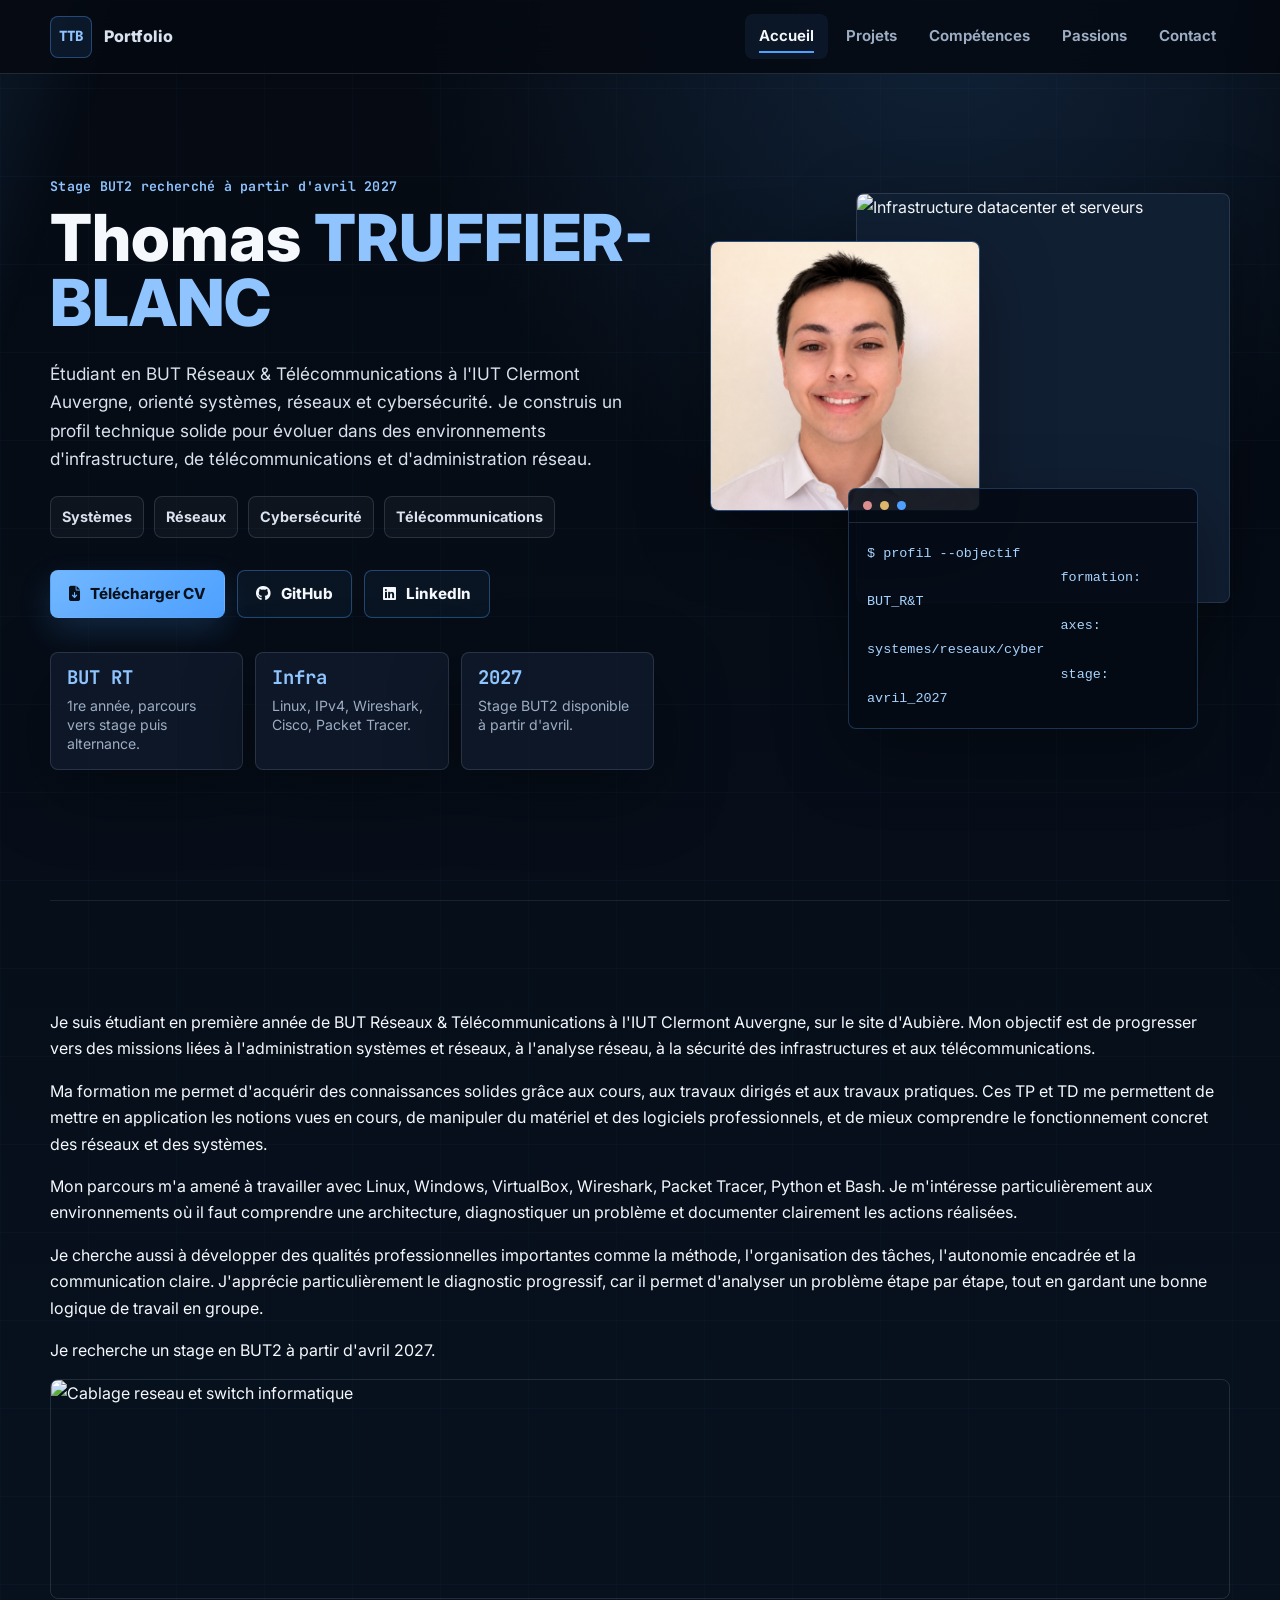
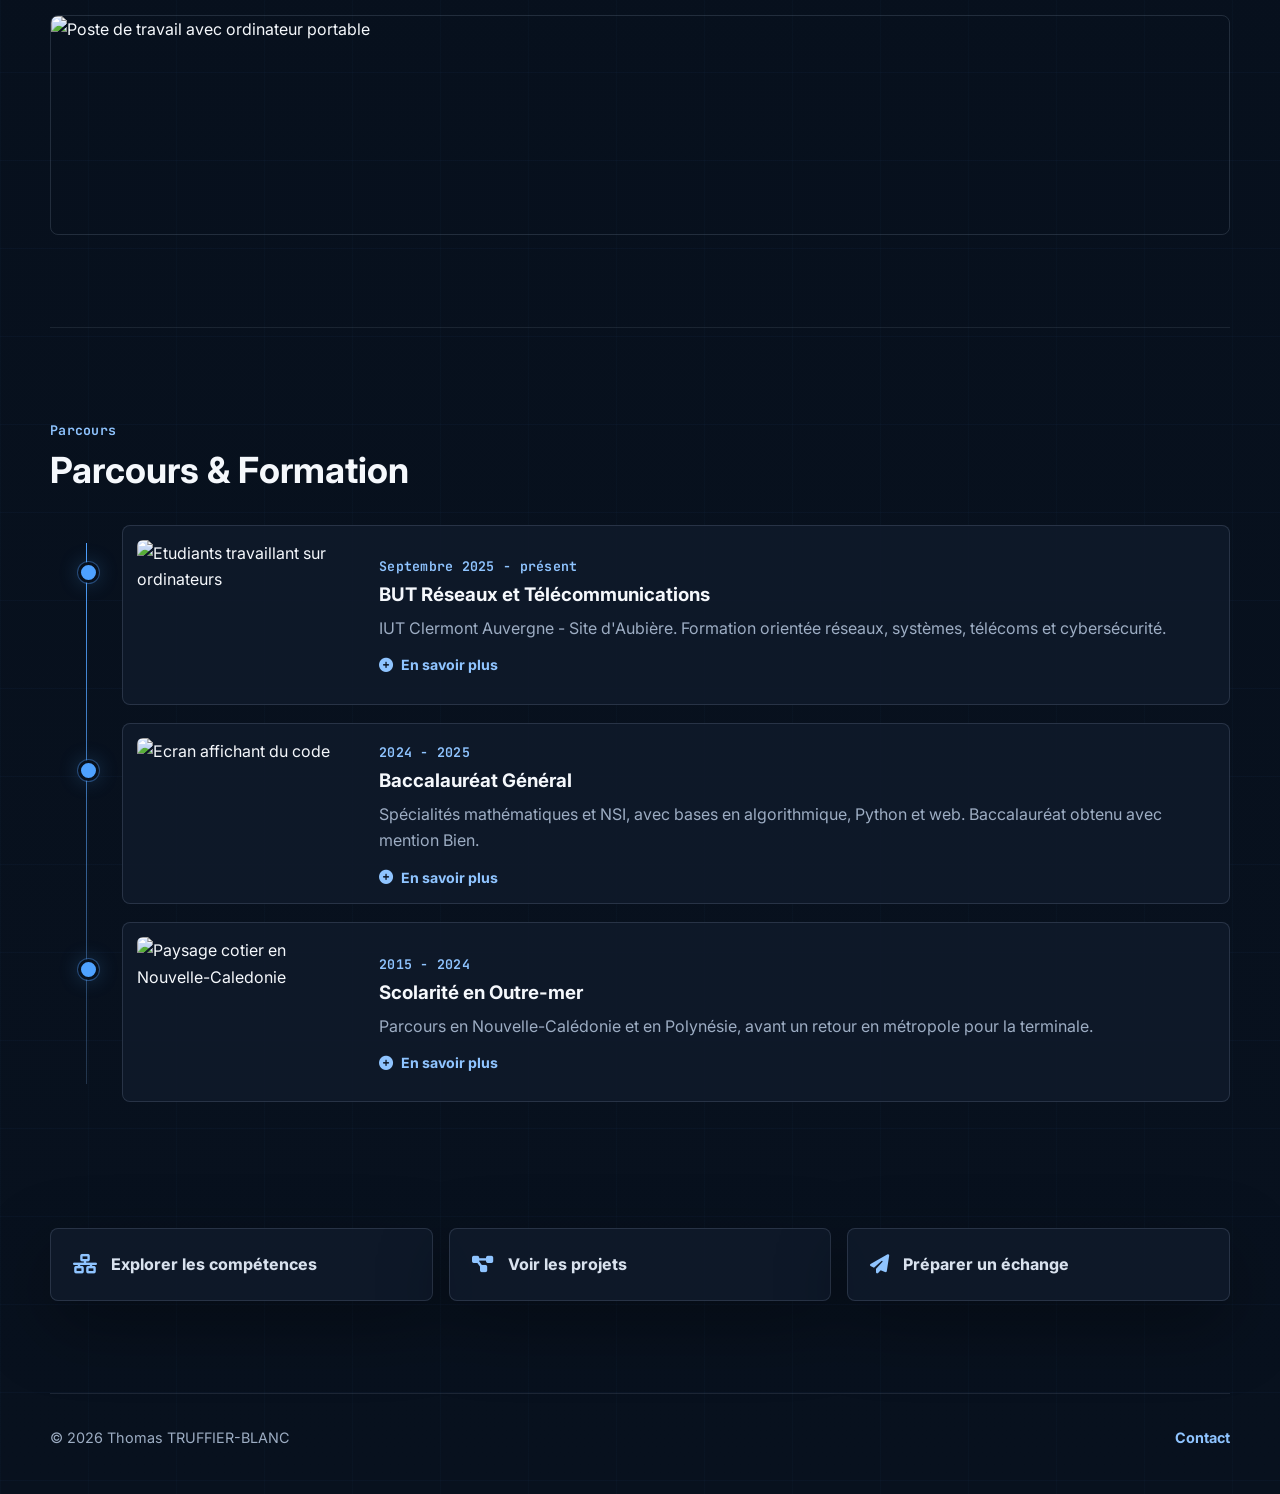
==== commit 6b8713a7: "Update index.html" ====
--- a/index.html
+++ b/index.html
@@ -110,42 +110,42 @@
                 <div class="terminal-mini" aria-label="Profil technique">
                     <div class="terminal-bar"><span></span><span></span><span></span></div>
                     <pre><code>$ profil --objectif
-formation: BUT_R&amp;T
-axes: systemes/reseaux/cyber
-stage: avril_2027</code></pre>
+                        formation: BUT_R&amp;T
+                        axes: systemes/reseaux/cyber
+                        stage: avril_2027</code></pre>
                 </div>
             </div>
         </section>
 
         <section id="about" class="section-pad content-section">
-            <div class="section-heading reveal">
-                <p>Profil</p>
-                <h2>&Agrave; Propos de moi</h2>
-            </div>
-            <div class="split-grid">
-                <div class="text-panel reveal">
-            <p>
-                Je suis &eacute;tudiant en premi&egrave;re ann&eacute;e de BUT R&eacute;seaux &amp; T&eacute;l&eacute;communications
-                &agrave; l'IUT Clermont Auvergne, sur le site d'Aubi&egrave;re. Mon objectif est de progresser vers
-                des missions li&eacute;es &agrave; l'administration syst&egrave;mes et r&eacute;seaux, &agrave; l'analyse r&eacute;seau,
-                &agrave; la s&eacute;curit&eacute; des infrastructures et aux t&eacute;l&eacute;communications.
-            </p>
-            <p>
-                Ma formation me permet d'acqu&eacute;rir des connaissances solides gr&acirc;ce aux cours, aux travaux
-                dirig&eacute;s et aux travaux pratiques. Ces TP et TD me permettent de mettre en application les notions
-                vues en cours, de manipuler du mat&eacute;riel et des logiciels professionnels, et de mieux comprendre
-                le fonctionnement concret des r&eacute;seaux et des syst&egrave;mes.
-            </p>
-            <p>
-                Mon parcours m'a amen&eacute; &agrave; travailler avec Linux, Windows, VirtualBox, Wireshark,
-                Packet Tracer, Python et Bash. Je m'int&eacute;resse particuli&egrave;rement aux environnements
-                o&ugrave; il faut comprendre une architecture, diagnostiquer un probl&egrave;me et documenter
-                clairement les actions r&eacute;alis&eacute;es.
-            </p>
-            <p>
-                Je recherche un stage en BUT2 &agrave; partir d'avril 2027.
-            </p>
-                </div>
+         <p>
+            Je suis &eacute;tudiant en premi&egrave;re ann&eacute;e de BUT R&eacute;seaux &amp; T&eacute;l&eacute;communications
+            &agrave; l'IUT Clermont Auvergne, sur le site d'Aubi&egrave;re. Mon objectif est de progresser vers
+            des missions li&eacute;es &agrave; l'administration syst&egrave;mes et r&eacute;seaux, &agrave; l'analyse r&eacute;seau,
+            &agrave; la s&eacute;curit&eacute; des infrastructures et aux t&eacute;l&eacute;communications.
+        </p>
+        <p>
+            Ma formation me permet d'acqu&eacute;rir des connaissances solides gr&acirc;ce aux cours, aux travaux
+            dirig&eacute;s et aux travaux pratiques. Ces TP et TD me permettent de mettre en application les notions
+            vues en cours, de manipuler du mat&eacute;riel et des logiciels professionnels, et de mieux comprendre
+            le fonctionnement concret des r&eacute;seaux et des syst&egrave;mes.
+        </p>
+        <p>
+            Mon parcours m'a amen&eacute; &agrave; travailler avec Linux, Windows, VirtualBox, Wireshark,
+            Packet Tracer, Python et Bash. Je m'int&eacute;resse particuli&egrave;rement aux environnements
+            o&ugrave; il faut comprendre une architecture, diagnostiquer un probl&egrave;me et documenter
+            clairement les actions r&eacute;alis&eacute;es.
+        </p>
+        <p>
+            Je cherche aussi &agrave; d&eacute;velopper des qualit&eacute;s professionnelles importantes comme la m&eacute;thode,
+            l'organisation des t&acirc;ches, l'autonomie encadr&eacute;e et la communication claire. J'appr&eacute;cie
+            particuli&egrave;rement le diagnostic progressif, car il permet d'analyser un probl&egrave;me &eacute;tape par
+            &eacute;tape, tout en gardant une bonne logique de travail en groupe.
+        </p>
+        <p>
+            Je recherche un stage en BUT2 &agrave; partir d'avril 2027.
+        </p>
+    </div>
                 <div class="media-stack reveal">
                     <img src="https://images.unsplash.com/photo-1600267165477-6d4cc741b379?auto=format&fit=crop&q=70&w=1400" alt="Cablage reseau et switch informatique">
                     <img src="https://images.unsplash.com/photo-1516321318423-f06f85e504b3?auto=format&fit=crop&q=70&w=1400" alt="Poste de travail avec ordinateur portable">
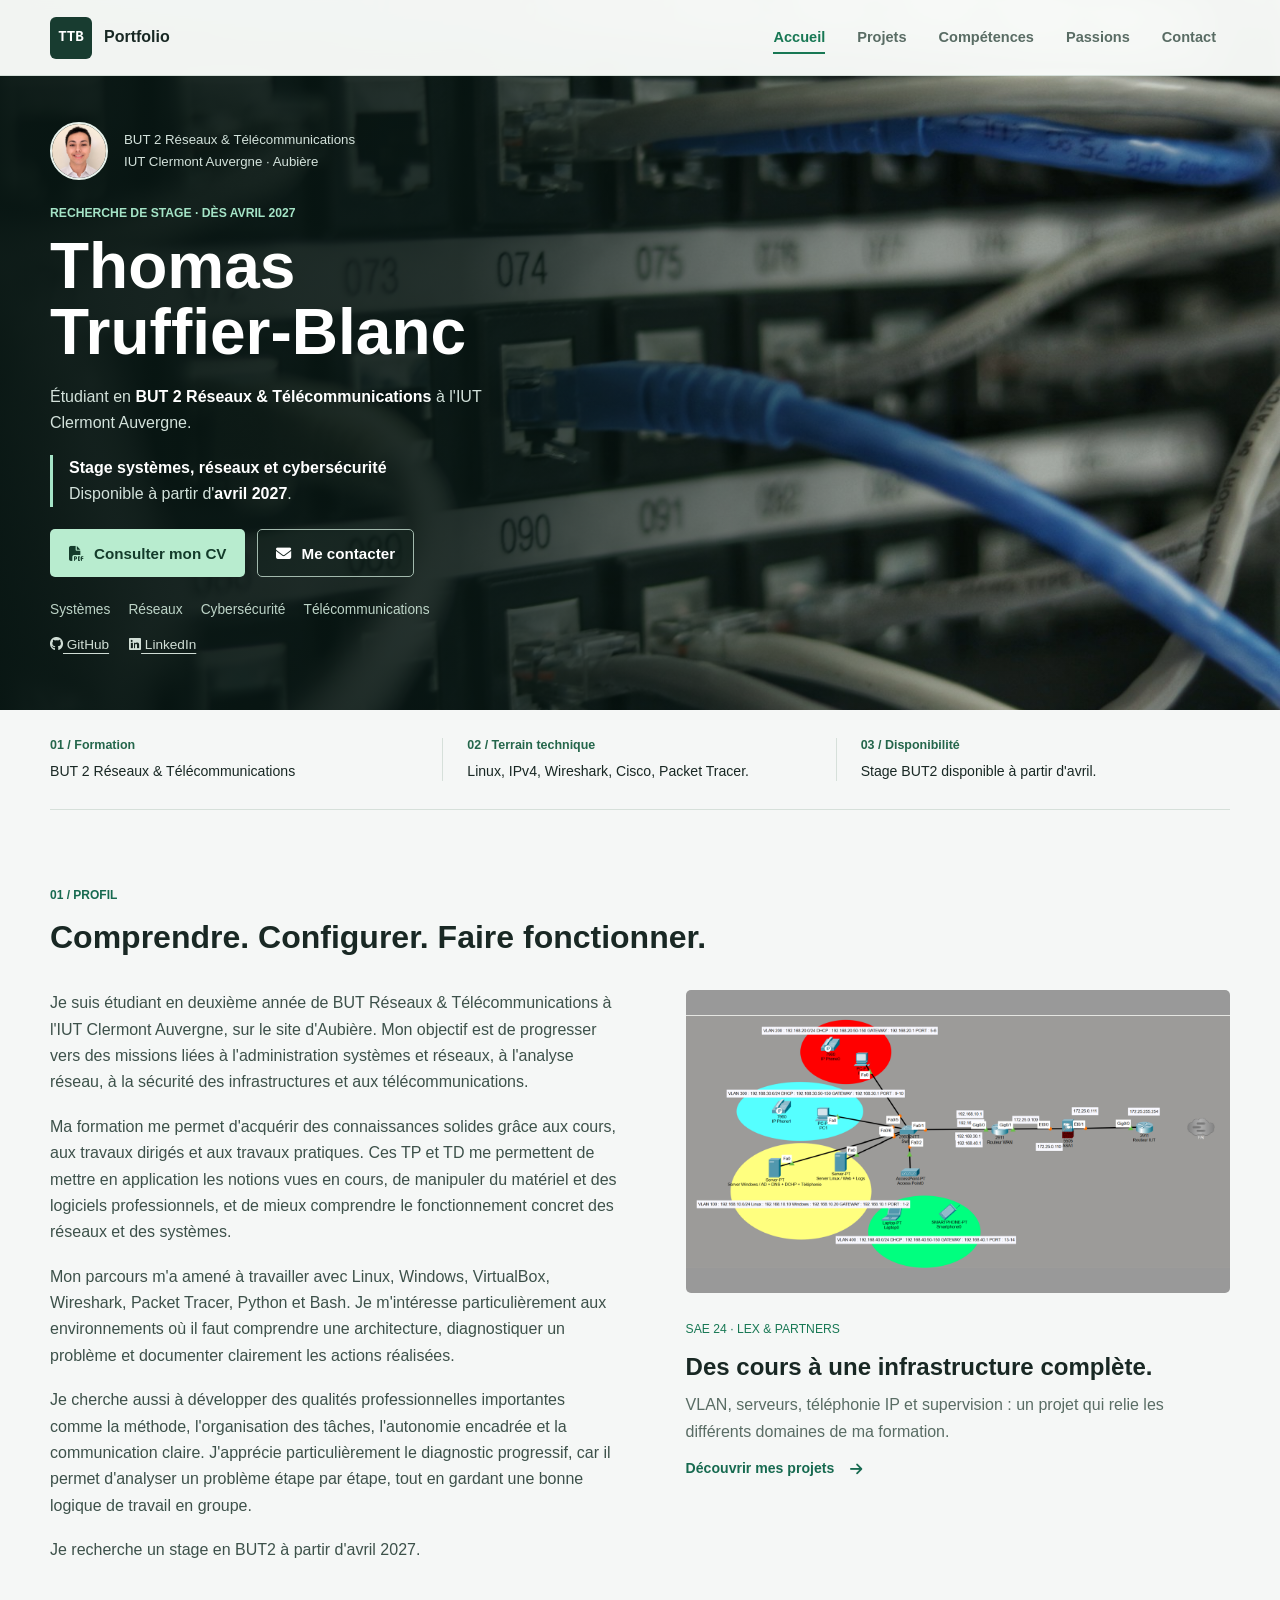
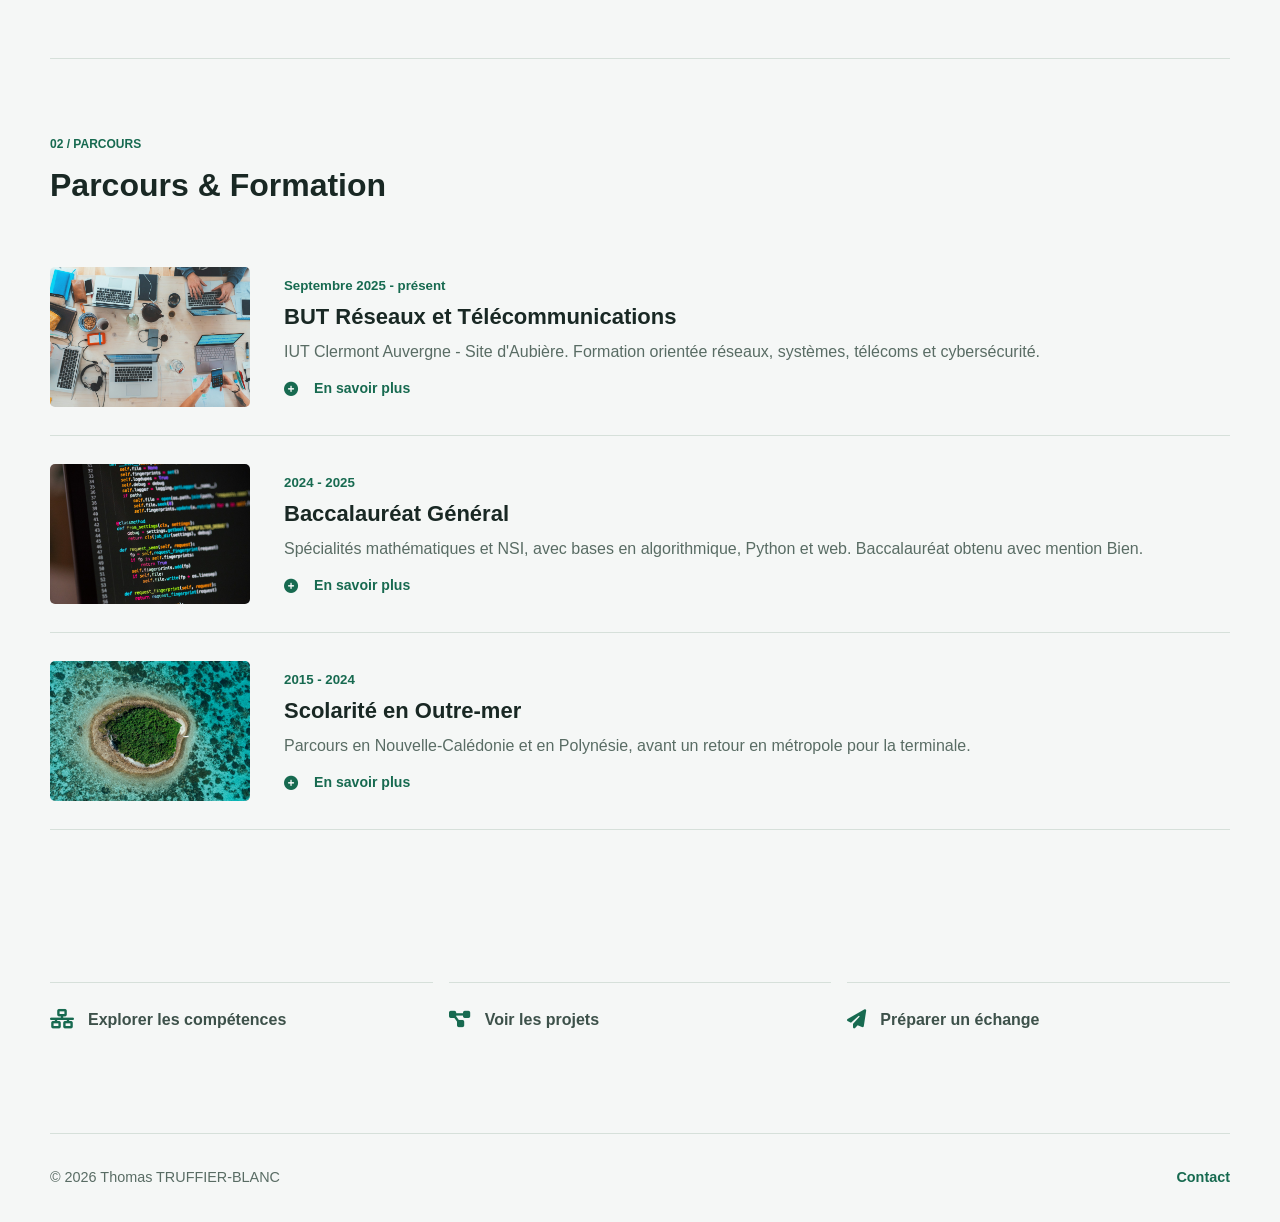
==== commit d6dbb775: "Refresh portfolio design, add SAE24 and update CV" ====
--- a/index.html
+++ b/index.html
@@ -11,11 +11,9 @@
     <meta property="og:type" content="website">
     <meta property="og:url" content="https://thomastruffier-blanc.github.io/Portfolio/">
     <title>Accueil | Thomas TRUFFIER-BLANC</title>
-    <link rel="preconnect" href="https://fonts.googleapis.com">
-    <link rel="preconnect" href="https://fonts.gstatic.com" crossorigin>
-    <link href="https://fonts.googleapis.com/css2?family=Inter:wght@400;500;600;700;800&family=JetBrains+Mono:wght@400;600&display=swap" rel="stylesheet">
-    <link rel="stylesheet" href="https://cdnjs.cloudflare.com/ajax/libs/font-awesome/6.5.2/css/all.min.css">
+    <link rel="stylesheet" href="assets/vendor/fontawesome/css/all.min.css">
     <link rel="stylesheet" href="assets/css/style.css">
+    <link rel="stylesheet" href="assets/css/theme.css">
 </head>
 <body data-page="accueil">
     <div id="overlay" class="overlay"></div>
@@ -58,68 +56,61 @@
 
     <main>
         <section id="home" class="hero-section section-pad">
+            <img class="hero-backdrop" src="assets/img/editorial/photo-1544197150-b99a580bb7a8.jpg" alt="Baie de brassage et connexions Ethernet" fetchpriority="high">
             <div class="hero-copy reveal">
-                <p class="hero-kicker">Stage BUT2 recherch&eacute; &agrave; partir d'avril 2027</p>
-                <h1>Thomas <span>TRUFFIER-BLANC</span></h1>
+                <div class="hero-identity"><img src="assets/img/photo.png" alt="Portrait de Thomas Truffier-Blanc" width="64" height="64"><span>BUT 2 R&eacute;seaux &amp; T&eacute;l&eacute;communications<br>IUT Clermont Auvergne &middot; Aubi&egrave;re</span></div>
+                <p class="hero-kicker">Recherche de stage &middot; D&egrave;s avril 2027</p>
+                <h1>Thomas <span>Truffier-Blanc</span></h1>
                 <p class="hero-role">
-                    &Eacute;tudiant en BUT R&eacute;seaux &amp; T&eacute;l&eacute;communications &agrave; l'IUT Clermont Auvergne,
-                    orient&eacute; syst&egrave;mes, r&eacute;seaux et cybers&eacute;curit&eacute;. Je construis un profil technique solide
-                    pour &eacute;voluer dans des environnements d'infrastructure, de t&eacute;l&eacute;communications
-                    et d'administration r&eacute;seau.
+                    &Eacute;tudiant en <strong>BUT 2 R&eacute;seaux &amp; T&eacute;l&eacute;communications</strong>
+                    &agrave; l'IUT Clermont Auvergne.
                 </p>
+                <p class="hero-stage"><strong>Stage syst&egrave;mes, r&eacute;seaux et cybers&eacute;curit&eacute;</strong><br>Disponible &agrave; partir d'<strong>avril 2027</strong>.</p>
+                <div class="hero-actions">
+                    <a href="assets/files/cv Thomas TB.pdf" class="btn btn-primary">
+                        <i class="fa-solid fa-file-pdf" aria-hidden="true"></i> Consulter mon CV
+                    </a>
+                    <a href="contact.html" class="btn btn-secondary">
+                        <i class="fa-solid fa-envelope" aria-hidden="true"></i> Me contacter
+                    </a>
+                </div>
                 <ul class="hero-focus" aria-label="Axes professionnels">
                     <li>Syst&egrave;mes</li>
                     <li>R&eacute;seaux</li>
                     <li>Cybers&eacute;curit&eacute;</li>
                     <li>T&eacute;l&eacute;communications</li>
                 </ul>
-                <div class="hero-actions">
-                    <a href="assets/files/cv Thomas TB.pdf" class="btn btn-primary">
-                        <i class="fa-solid fa-file-arrow-down"></i> T&eacute;l&eacute;charger CV
-                    </a>
-                    <a href="https://github.com/ThomasTruffier-Blanc" class="btn btn-secondary" target="_blank" rel="noreferrer">
+                <div class="hero-socials">
+                    <a href="https://github.com/ThomasTruffier-Blanc" target="_blank" rel="noreferrer">
                         <i class="fa-brands fa-github"></i> GitHub
                     </a>
-                    <a href="https://www.linkedin.com/in/thomas-truffier-blanc-45b43b355/" class="btn btn-secondary" target="_blank" rel="noreferrer">
+                    <a href="https://www.linkedin.com/in/thomas-truffier-blanc-45b43b355/" target="_blank" rel="noreferrer">
                         <i class="fa-brands fa-linkedin"></i> LinkedIn
                     </a>
                 </div>
-                <div class="signal-row" aria-label="Informations cles">
-                    <div>
-                        <strong>BUT RT</strong>
-                        <span>1re ann&eacute;e, parcours vers stage puis alternance.</span>
-                    </div>
-                    <div>
-                        <strong>Infra</strong>
+            </div>
+        </section>
+                <div class="signal-row home-facts" aria-label="Informations cles">
+                    <div>
+                        <strong>01 / Formation</strong>
+                        <span>BUT 2 R&eacute;seaux &amp; T&eacute;l&eacute;communications</span>
+                    </div>
+                    <div>
+                        <strong>02 / Terrain technique</strong>
                         <span>Linux, IPv4, Wireshark, Cisco, Packet Tracer.</span>
                     </div>
                     <div>
-                        <strong>2027</strong>
+                        <strong>03 / Disponibilit&eacute;</strong>
                         <span>Stage BUT2 disponible &agrave; partir d'avril.</span>
                     </div>
                 </div>
-            </div>
-
-            <div class="hero-visual reveal">
-                <figure class="portrait-frame">
-                    <img src="assets/img/photo.png" alt="Portrait de Thomas TRUFFIER-BLANC">
-                </figure>
-                <figure class="hero-image-card">
-                    <img src="https://images.unsplash.com/photo-1558494949-ef010cbdcc31?auto=format&fit=crop&q=70&w=1600" alt="Infrastructure datacenter et serveurs">
-                </figure>
-                <div class="terminal-mini" aria-label="Profil technique">
-                    <div class="terminal-bar"><span></span><span></span><span></span></div>
-                    <pre><code>$ profil --objectif
-                        formation: BUT_R&amp;T
-                        axes: systemes/reseaux/cyber
-                        stage: avril_2027</code></pre>
-                </div>
-            </div>
-        </section>
 
         <section id="about" class="section-pad content-section">
+            <div class="section-heading reveal"><p>01 / Profil</p><h2>Comprendre. Configurer. Faire fonctionner.</h2></div>
+            <div class="split-grid">
+            <div class="about-copy reveal">
          <p>
-            Je suis &eacute;tudiant en premi&egrave;re ann&eacute;e de BUT R&eacute;seaux &amp; T&eacute;l&eacute;communications
+            Je suis &eacute;tudiant en deuxi&egrave;me ann&eacute;e de BUT R&eacute;seaux &amp; T&eacute;l&eacute;communications
             &agrave; l'IUT Clermont Auvergne, sur le site d'Aubi&egrave;re. Mon objectif est de progresser vers
             des missions li&eacute;es &agrave; l'administration syst&egrave;mes et r&eacute;seaux, &agrave; l'analyse r&eacute;seau,
             &agrave; la s&eacute;curit&eacute; des infrastructures et aux t&eacute;l&eacute;communications.
@@ -146,21 +137,21 @@
             Je recherche un stage en BUT2 &agrave; partir d'avril 2027.
         </p>
     </div>
-                <div class="media-stack reveal">
-                    <img src="https://images.unsplash.com/photo-1600267165477-6d4cc741b379?auto=format&fit=crop&q=70&w=1400" alt="Cablage reseau et switch informatique">
-                    <img src="https://images.unsplash.com/photo-1516321318423-f06f85e504b3?auto=format&fit=crop&q=70&w=1400" alt="Poste de travail avec ordinateur portable">
-                </div>
+                <figure class="about-project reveal">
+                    <img src="assets/img/sae24/topologie-cisco.png" alt="Topologie réseau réalisée pour la SAE 24 Lex &amp; Partners" loading="lazy">
+                    <figcaption><span>SAE 24 &middot; Lex &amp; Partners</span><h3>Des cours &agrave; une infrastructure compl&egrave;te.</h3><p>VLAN, serveurs, t&eacute;l&eacute;phonie IP et supervision : un projet qui relie les diff&eacute;rents domaines de ma formation.</p><a href="projets.html#projects" class="detail-link">D&eacute;couvrir mes projets <i class="fa-solid fa-arrow-right" aria-hidden="true"></i></a></figcaption>
+                </figure>
             </div>
         </section>
 
         <section id="formation" class="section-pad content-section">
             <div class="section-heading reveal">
-                <p>Parcours</p>
+                <p>02 / Parcours</p>
                 <h2>Parcours &amp; Formation</h2>
             </div>
             <div class="timeline">
                 <article class="timeline-card reveal detail-trigger" data-detail="formation-iut" tabindex="0" role="button">
-                    <img src="https://images.unsplash.com/photo-1519389950473-47ba0277781c?auto=format&fit=crop&q=70&w=1200" alt="Etudiants travaillant sur ordinateurs">
+                    <img src="assets/img/editorial/photo-1519389950473-47ba0277781c.jpg" alt="Etudiants travaillant sur ordinateurs">
                     <div>
                         <span class="date">Septembre 2025 - pr&eacute;sent</span>
                         <h3>BUT R&eacute;seaux et T&eacute;l&eacute;communications</h3>
@@ -170,7 +161,7 @@
                 </article>
 
                 <article class="timeline-card reveal detail-trigger" data-detail="formation-bac" tabindex="0" role="button">
-                    <img src="https://images.unsplash.com/photo-1515879218367-8466d910aaa4?auto=format&fit=crop&q=70&w=1200" alt="Ecran affichant du code">
+                    <img src="assets/img/editorial/photo-1515879218367-8466d910aaa4.jpg" alt="Ecran affichant du code">
                     <div>
                         <span class="date">2024 - 2025</span>
                         <h3>Baccalaur&eacute;at G&eacute;n&eacute;ral</h3>
@@ -180,7 +171,7 @@
                 </article>
 
                 <article class="timeline-card reveal detail-trigger" data-detail="formation-outremer" tabindex="0" role="button">
-                    <img src="https://images.unsplash.com/photo-1588681664899-f142ff2dc9b1?auto=format&fit=crop&q=70&w=1200" alt="Paysage cotier en Nouvelle-Caledonie">
+                    <img src="assets/img/editorial/photo-1710881710127-b648ef0b4dc5.jpg" alt="Paysage cotier en Nouvelle-Caledonie">
                     <div>
                         <span class="date">2015 - 2024</span>
                         <h3>Scolarit&eacute; en Outre-mer</h3>
--- a/assets/css/style.css
+++ b/assets/css/style.css
@@ -90,6 +90,12 @@
 .hero-copy h1, .page-hero h1, .contact-copy h1 { margin: 0; max-width: 780px; color: var(--text); font-size: 4.05rem; line-height: 1; font-weight: 820; letter-spacing: 0; }
 .hero-copy h1 span { color: var(--blue-soft); }
 .hero-role, .page-hero-copy p:last-child, .contact-copy p:not(.page-label) { max-width: 680px; margin: 24px 0 0; color: var(--soft); font-size: 1.08rem; }
+.hero-stage { margin: 20px 0 0; padding-left: 16px; border-left: 3px solid var(--blue); color: var(--soft); font-size: 1.08rem; }
+.hero-socials { display: flex; flex-wrap: wrap; gap: 20px; margin-top: 18px; color: var(--muted); font-size: .95rem; }
+.hero-socials a { text-underline-offset: 4px; }
+.hero-socials a:hover { color: var(--text); }
+.hero-copy { min-width: 0; }
+.hero-copy h1 { overflow-wrap: anywhere; }
 .hero-focus { display: flex; flex-wrap: wrap; gap: 10px; margin-top: 22px; padding: 0; list-style: none; }
 .hero-focus li, .music-tags span, .meta-pill { border: 1px solid var(--line); border-radius: var(--radius); padding: 8px 11px; background: rgba(255,255,255,.035); color: var(--soft); font-size: .9rem; font-weight: 700; }
 .hero-actions, .contact-actions { display: flex; flex-wrap: wrap; gap: 12px; margin-top: 32px; }
@@ -189,6 +195,13 @@
 .panel-body ul { margin: 10px 0 0; padding-left: 22px; }
 .panel-image { width: 100%; max-height: 300px; object-fit: cover; margin: 18px 0; border: 1px solid var(--line); border-radius: var(--radius); cursor: zoom-in; }
 .panel-image.logo { object-fit: contain; padding: 30px; background: #f5f8fc; }
+.project-card img.sae24-preview { object-fit: contain; background: #999; }
+.project-captures { display: grid; gap: 24px; margin: 18px 0; }
+.project-captures figure { min-width: 0; margin: 0; }
+.project-capture-zoom { display: block; width: 100%; padding: 0; overflow: hidden; border: 1px solid var(--line); border-radius: 6px; background: var(--surface); cursor: zoom-in; }
+.project-capture-zoom img { display: block; width: 100%; height: auto; }
+.project-capture-zoom:focus-visible { outline: 2px solid var(--blue-soft); outline-offset: 4px; }
+.project-captures figcaption { margin-top: 10px; color: var(--soft); font-size: .9rem; line-height: 1.6; }
 .accordion-item { margin-top: 14px; border: 1px solid var(--line); border-radius: var(--radius); overflow: hidden; background: rgba(255,255,255,.03); }
 .accordion-header { display: flex; align-items: center; justify-content: space-between; width: 100%; padding: 16px; border: 0; background: transparent; color: var(--text); cursor: pointer; font-weight: 750; text-align: left; }
 .accordion-header i { color: var(--blue-soft); transition: transform 180ms ease; }
--- a/assets/css/theme.css
+++ b/assets/css/theme.css
@@ -0,0 +1,206 @@
+/* Shared visual theme; the existing page order and detail panels are retained. */
+:root {
+  --bg: #f5f7f6;
+  --bg-2: #eef2f0;
+  --surface: #ffffff;
+  --surface-2: #e8efec;
+  --text: #192824;
+  --soft: #3d514a;
+  --muted: #596c64;
+  --line: #d6e0da;
+  --line-strong: #779a89;
+  --blue: #187854;
+  --blue-soft: #176a50;
+  --shadow: 0 12px 32px rgba(18, 40, 30, .06);
+  --header-height: 76px;
+}
+body { background: var(--bg); font-family: "Segoe UI", Arial, sans-serif; overflow-x: clip; }
+body::before { display: none; }
+::selection { background: #bde8d3; color: #16251e; }
+a, button, [role="button"] { -webkit-tap-highlight-color: transparent; }
+:focus-visible { outline: 3px solid #26765b; outline-offset: 5px; }
+.section-pad { width: min(1180px, calc(100% - 64px)); padding: 76px 0; }
+.site-header, .site-header.is-scrolled { background: rgba(250,252,250,.97); border-bottom: 1px solid var(--line); box-shadow: none; }
+.brand-mark { background: #183c30; color: #fff; border: 0; border-radius: 6px; }
+.brand-text { color: var(--text); }
+.desktop-nav a, .mobile-nav a { border-radius: 0; font-size: .91rem; }
+.desktop-nav a.active, .desktop-nav a:hover, .mobile-nav a:hover, .mobile-nav a.active { background: transparent; color: var(--blue); }
+.menu-toggle { color: var(--text); background: #fff; }
+.mobile-nav { background: #fff; border-color: var(--line); }
+.scroll-progress { height: 2px; background: var(--blue); box-shadow: none; }
+.hero-section {
+  position: relative; isolation: isolate; display: block; width: 100%;
+  min-height: 710px; margin: 0; padding: 122px max(32px, calc((100% - 1180px)/2)) 42px;
+  background: #101e1c; color: #fff; overflow: hidden;
+}
+.hero-backdrop { position: absolute; z-index: -2; inset: 0; width: 100%; height: 100%; object-fit: cover; object-position: 65% center; }
+.hero-section::before { content: ""; position: absolute; z-index: -1; inset: 0; background: linear-gradient(90deg, rgba(8,22,19,.97) 0%, rgba(8,22,19,.88) 36%, rgba(8,22,19,.24) 80%); }
+.hero-copy { max-width: 690px; }
+.hero-identity { display: flex; align-items: center; gap: 16px; margin-bottom: 26px; font-size: .83rem; line-height: 1.65; color: #d3e2db; }
+.hero-identity img { width: 58px; height: 58px; object-fit: cover; border-radius: 50%; border: 2px solid #e7f1eb; }
+.hero-copy h1 { font-size: 64px; line-height: 1.03; font-weight: 650; color: #fff; }
+.hero-copy h1 span { display: block; color: #fff; }
+.hero-kicker { font: 600 .76rem "Segoe UI",sans-serif; text-transform: uppercase; letter-spacing: 0; color: #a5e4c7; margin-bottom: 14px; }
+.hero-role { font-size: 1rem; color: #d3e2db; max-width: 490px; margin-top: 18px; }
+.hero-role strong, .hero-stage strong { color: #fff; }
+.hero-stage { border-left-color: #a5e4c7; color: #d3e2db; font-size: 1rem; margin-top: 18px; }
+.hero-actions { margin-top: 22px; }
+.btn { border-radius: 5px; min-height: 48px; font-weight: 650; box-shadow: none; }
+.btn-primary { background: #176b4e; color: #fff; box-shadow: none; }
+.btn-primary:hover { background: #10523b; }
+.btn-secondary { background: transparent; border-color: #899c93; color: var(--text); }
+.hero-section .btn-primary { background: #b8eccf; color: #143b2b; }
+.hero-section .btn-secondary { border-color: #a2b9ad; color: #fff; background: rgba(10,29,22,.25); }
+.hero-section :focus-visible { outline-color: #b8eccf; }
+.hero-focus { gap: 8px 18px; margin: 22px 0 0; }
+.hero-focus li, .meta-pill, .music-tags span { border: 0; border-radius: 0; padding: 0; background: transparent; font-size: .86rem; font-weight: 500; }
+.hero-focus li { color: #bdd4c7; }
+.hero-socials { margin-top: 12px; color: #d1ded6; font-size: .85rem; }
+.hero-socials a:hover { color: #fff; }
+.home-facts { width: min(1180px, calc(100% - 64px)); margin: 0 auto; gap: 0; padding: 28px 0; border-bottom: 1px solid var(--line); }
+.home-facts div { background: transparent; border: 0; border-radius: 0; box-shadow: none; padding: 0 24px; border-right: 1px solid var(--line); }
+.home-facts div:first-child { padding-left: 0; }
+.home-facts div:last-child { border-right: 0; }
+.home-facts strong { font: 650 .78rem "Segoe UI",sans-serif; color: #24664b; }
+.home-facts span { color: var(--text); margin-top: 10px; }
+.content-section, .passion-block { border-top: 1px solid var(--line); }
+#about { border-top: 0; }
+.section-heading p, .date, .project-info span, .page-label, .panel-meta { letter-spacing: 0; font-family: "Segoe UI",sans-serif; }
+.section-heading p { text-transform: uppercase; font-size: .75rem; margin-bottom: 12px; }
+.section-heading h2 { font-size: 32px; line-height: 1.2; font-weight: 650; }
+.split-grid { gap: 64px; align-items: start; grid-template-columns: 1.05fr 1fr; }
+.about-copy p { color: var(--soft); margin: 0 0 18px; }
+.about-project { margin: 0; min-width: 0; }
+.about-project > img { aspect-ratio: 1.8; object-fit: contain; background: #999; border-radius: 5px; }
+.about-project figcaption { padding-top: 22px; }
+.about-project figcaption > span { font-size: .76rem; text-transform: uppercase; color: var(--blue); }
+.about-project h3 { font-size: 24px; font-weight: 650; line-height: 1.3; margin: 10px 0; }
+.about-project p { color: var(--muted); margin: 0; }
+.detail-link { text-decoration: none; gap: 16px; font-weight: 650; }
+.timeline { gap: 0; }
+.timeline::before, .timeline-card::before { display: none; }
+.timeline-card { margin-left: 0; grid-template-columns: 200px 1fr; gap: 34px; padding: 28px 0; border: 0; border-bottom: 1px solid var(--line); border-radius: 0; background: transparent; }
+.timeline-card:hover, .timeline-card:focus-visible { transform: none; background: #eaf0ec; }
+.timeline-card img { height: 140px; border-radius: 5px; }
+.timeline-card h3 { font-size: 22px; font-weight: 650; }
+.next-card, .github-card { box-shadow: none; background: transparent; border: 0; border-radius: 0; border-top: 1px solid var(--line); padding: 24px 0; }
+.next-card:hover, .github-card:hover { transform: translateX(4px); }
+.page-hero { padding-top: 128px; padding-bottom: 48px; min-height: 440px; gap: 56px; grid-template-columns: 1fr 1fr; }
+.page-hero h1, .contact-copy h1 { color: var(--text); font-weight: 650; font-size: 48px; line-height: 1.06; }
+.page-hero-copy { min-width: 0; }
+.page-hero-copy p:last-child { font-size: 1rem; }
+.page-hero-media { height: 270px; border-radius: 6px; border: 0; box-shadow: none; }
+.skills-controls { justify-content: flex-start; gap: 0; margin-bottom: 32px; border-bottom: 1px solid var(--line); }
+.btn-filter { border: 0; border-bottom: 3px solid transparent; border-radius: 0; background: transparent; padding: 14px 22px; }
+.btn-filter.active, .btn-filter:hover { background: transparent; color: var(--blue); border-bottom-color: var(--blue); }
+.skills-grid { grid-template-columns: repeat(3,minmax(0,1fr)); gap: 24px; }
+.project-grid { gap: 28px; }
+.skill-card, .project-card, .image-tile, .destination-card { border-radius: 6px; border-color: var(--line); box-shadow: none; background: #fff; }
+.skill-card:hover, .project-card:hover, .image-tile:hover, .destination-card:hover { box-shadow: var(--shadow); border-color: #8aab97; transform: translateY(-3px); }
+.skill-card { min-height: 0; padding: 0 24px 26px; }
+.skill-card img { width: calc(100% + 48px); margin: 0 -24px 24px; height: 180px; }
+.skill-card h3 { font-size: 21px; font-weight: 650; }
+.skill-card .skill-list li::before { content: ""; display: inline-block; width: 4px; height: 4px; margin-right: 9px; vertical-align: middle; background: var(--blue); }
+.project-card { min-height: 0; }
+.project-card img { height: 220px; }
+.project-info { padding: 24px; }
+.project-info h3 { font-size: 23px; font-weight: 650; }
+.project-info > span { font-size: .72rem; }
+.project-card:first-child { border-top: 3px solid var(--blue); }
+.project-card img.sae24-preview { object-fit: contain; }
+.gallery-grid { grid-template-columns: repeat(3,minmax(0,1fr)); gap: 24px; align-items: start; }
+.image-tile.large { grid-column: span 1; grid-row: span 2; }
+.image-tile.large img { height: 440px; }
+.image-tile img { height: 190px; }
+.image-tile div { min-height: 0; padding: 22px; }
+.image-tile h3, .destination-card h3 { font-weight: 650; font-size: 21px; }
+.passion-intro { grid-template-columns: 1.2fr 1fr; }
+.music-tags span { padding-bottom: 4px; border-bottom: 2px solid #a9cbb7; color: var(--blue); }
+.destination-grid { grid-template-columns: repeat(3,minmax(0,1fr)); gap: 24px; }
+.destination-card { padding: 22px; min-height: 0; }
+.destination-card img { width: calc(100% + 44px); margin: -22px -22px 22px; height: 220px; }
+.destination-card.wide { grid-column: span 2; }
+.alt-band { background: #eaf0ec; }
+.contact-section { min-height: 85vh; padding-top: 138px; padding-bottom: 70px; grid-template-columns: 1.1fr .9fr; }
+.contact-copy p { max-width: 620px; }
+.contact-card { box-shadow: none; background: #fff; }
+.contact-card > img { height: 240px; }
+.contact-info p { overflow-wrap: anywhere; font-size: .94rem; }
+.contact-info i { flex: 0 0 22px; }
+.contact-copy .hero-focus { margin-top: 22px; }
+.contact-copy .meta-pill { color: var(--blue); }
+.site-footer { border-color: var(--line); padding: 32px 0; }
+.overlay { background: rgba(10,25,18,.55); backdrop-filter: blur(4px); }
+.side-panel { background: #fff; width: min(680px,100%); border-color: var(--line); }
+.panel-content { padding: 20px 38px 48px; }
+.panel-content h2 { font-weight: 650; }
+.close-btn { z-index: 2; background: #fff; color: var(--text); box-shadow: 0 2px 12px #183c301a; }
+.panel-image { max-height: 350px; object-fit: contain; }
+.accordion-item { background: #f5f7f6; }
+.accordion-header { color: var(--text); }
+.project-captures figcaption { font-size: .9rem; }
+.lightbox { background: rgba(8,18,14,.94); }
+.reveal { transform: translateY(16px); transition-duration: 460ms; }
+@media (max-width:1100px) {
+  .hero-copy h1 { font-size: 58px; }
+  .hero-section { min-height: 710px; }
+  .page-hero { grid-template-columns: 1fr 1fr; gap: 32px; }
+  .skills-grid, .project-grid { grid-template-columns: repeat(2,minmax(0,1fr)); }
+  .contact-section { grid-template-columns: 1fr 1fr; gap: 32px; }
+  .split-grid { gap: 32px; }
+}
+@media (max-width:820px) {
+  .section-pad { width: calc(100% - 40px); padding: 48px 0; }
+  .hero-section { width: 100%; padding: 112px 24px 36px; min-height: 0; }
+  .hero-section::before { background: rgba(8,22,19,.82); }
+  .hero-copy { max-width: 620px; }
+  .hero-copy h1 { font-size: 52px; }
+  .home-facts { width: calc(100% - 40px); grid-template-columns: repeat(3,minmax(0,1fr)); }
+  .home-facts div { padding: 0 14px; }
+  .split-grid { grid-template-columns: 1fr; gap: 24px; }
+  .about-project { max-width: 640px; }
+  .page-hero { padding-top: 116px; padding-bottom: 40px; grid-template-columns: 1fr; gap: 24px; }
+  .page-hero h1, .contact-copy h1 { font-size: 40px; }
+  .page-hero-media { height: 240px; }
+  .timeline-card { grid-template-columns: 160px 1fr; gap: 22px; }
+  .timeline-card img { height: 140px; }
+  .gallery-grid, .destination-grid { grid-template-columns: repeat(2,minmax(0,1fr)); }
+  .passion-intro { grid-template-columns: 1fr; }
+  .contact-section { padding-top: 116px; grid-template-columns: 1fr; }
+  .contact-card { max-width: 640px; }
+  .next-pages, .github-grid { grid-template-columns: 1fr; gap: 0; }
+}
+@media (max-width:540px) {
+  .hero-section { padding: 100px 20px 30px; }
+  .hero-identity { margin-bottom: 20px; font-size: .73rem; gap: 12px; }
+  .hero-identity img { width: 46px; height: 46px; }
+  .hero-copy h1 { font-size: 42px; }
+  .hero-role { display: none; }
+  .hero-stage { font-size: .93rem; }
+  .hero-actions { flex-direction: column; gap: 10px; margin-top: 20px; }
+  .hero-focus { gap: 6px 12px; margin-top: 18px; }
+  .hero-focus li { font-size: .75rem; }
+  .hero-socials { font-size: .8rem; }
+  .hero-kicker { font-size: .69rem; }
+  .home-facts { grid-template-columns: 1fr; padding: 12px 0; }
+  .home-facts div, .home-facts div:first-child { display: grid; grid-template-columns: 125px 1fr; gap: 8px; padding: 10px 0; border: 0; }
+  .home-facts strong { font-size: .69rem; line-height: 1.5; }
+  .home-facts span { margin: 0; font-size: .77rem; }
+  .section-heading h2 { font-size: 28px; }
+  .section-heading { margin-bottom: 24px; }
+  .timeline-card { grid-template-columns: 1fr; gap: 18px; }
+  .timeline-card img { height: 170px; }
+  .timeline-card h3 { font-size: 21px; }
+  .skills-grid, .project-grid, .gallery-grid, .destination-grid { grid-template-columns: 1fr; }
+  .destination-card.wide, .image-tile.large { grid-column: auto; grid-row: auto; }
+  .image-tile.large img { height: 300px; }
+  .skills-controls { gap: 0; flex-direction: row; align-items: stretch; }
+  .btn-filter { width: auto; flex: 1; padding: 12px 8px; font-size: .85rem; }
+  .page-hero h1, .contact-copy h1 { font-size: 36px; }
+  .page-hero-media { height: 210px; }
+  .panel-content { padding: 16px 22px 36px; }
+  .panel-content h2 { font-size: 28px; }
+  .lightbox { padding: 8px; }
+  .contact-info { padding: 20px; }
+  .contact-info p { font-size: .85rem; }
+}
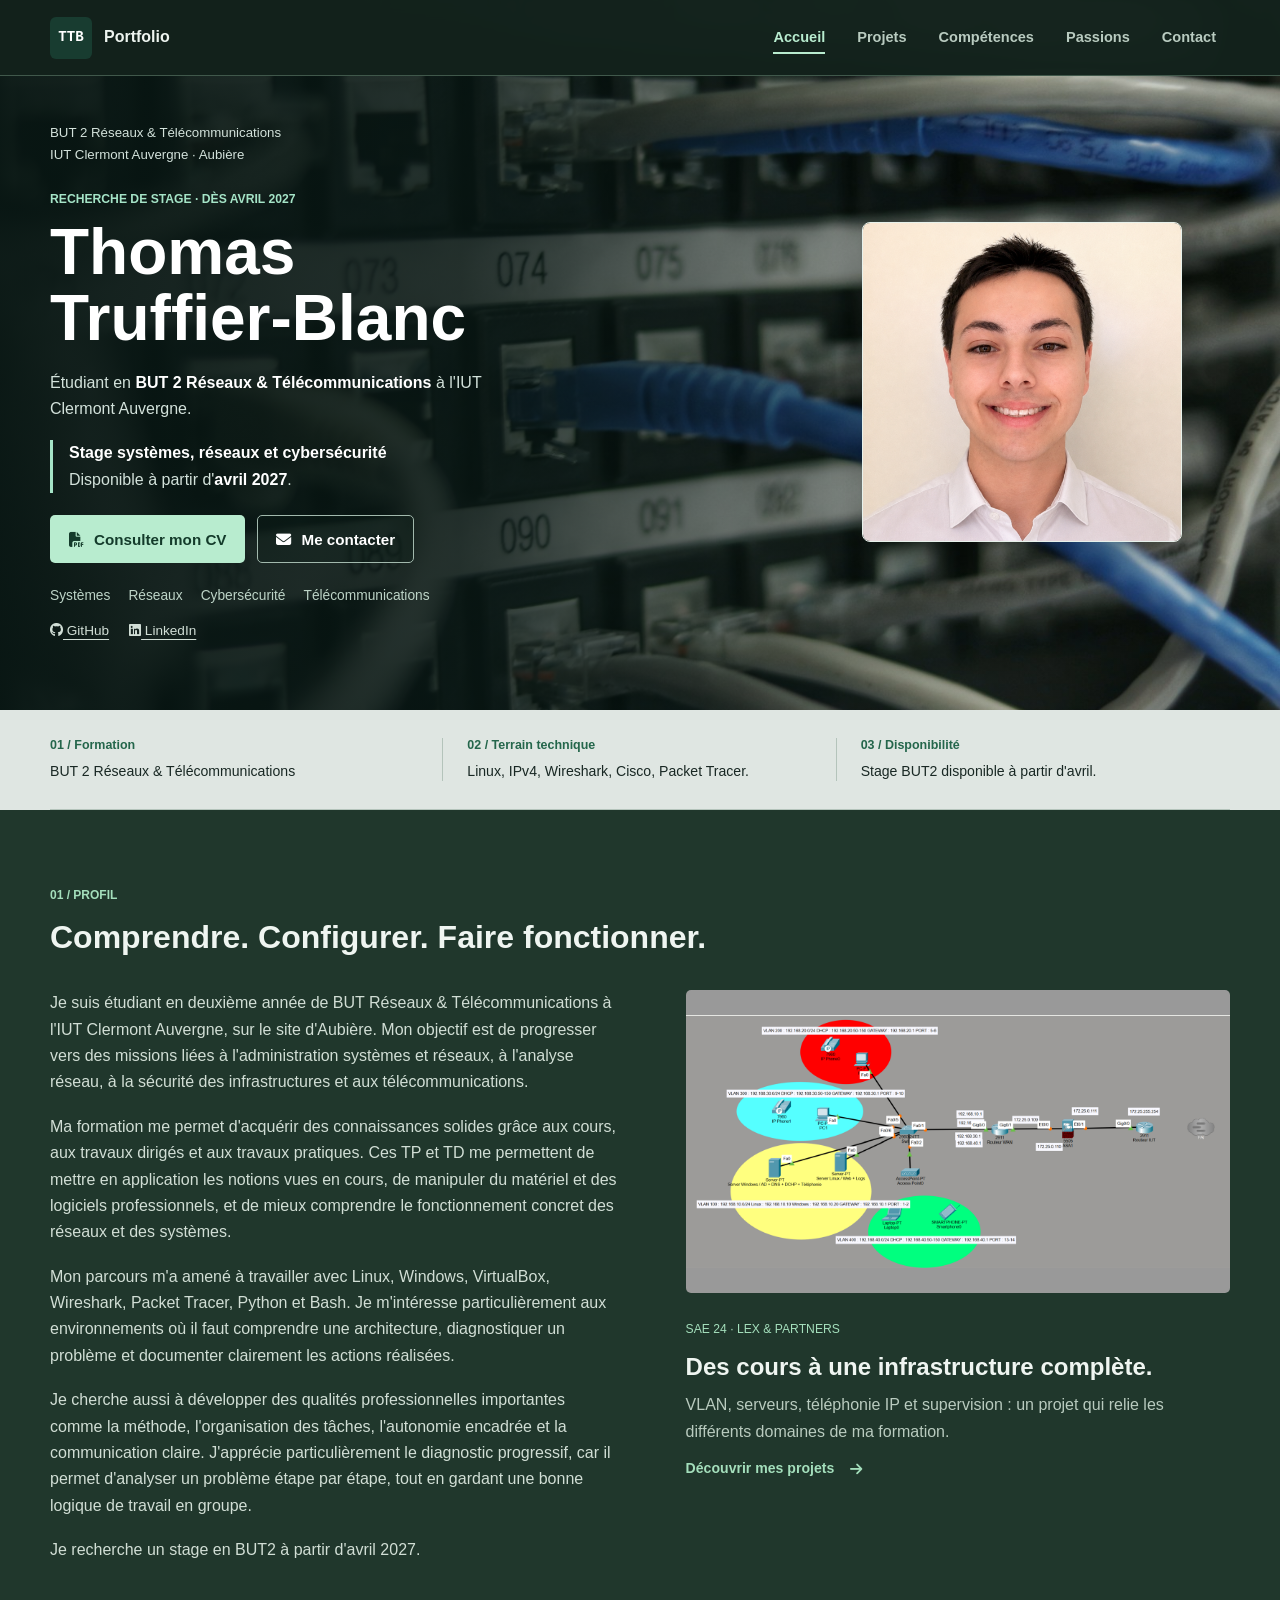
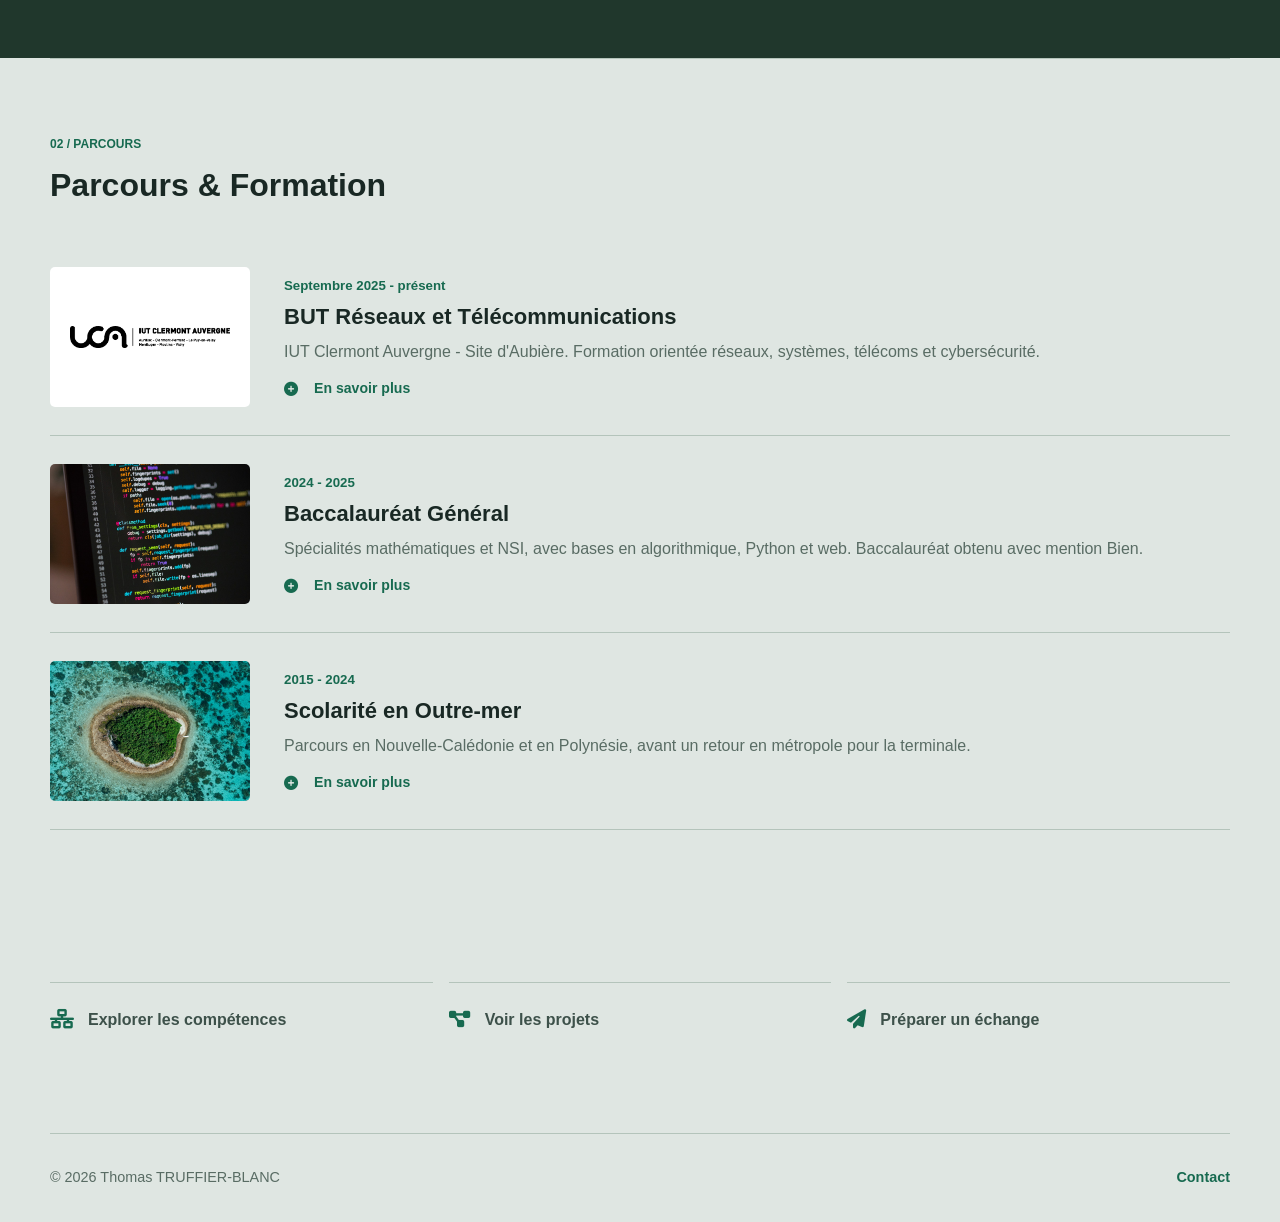
==== commit 84c9dad9: "Use IUT branding and project screenshots" ====
--- a/index.html
+++ b/index.html
@@ -151,7 +151,7 @@
             </div>
             <div class="timeline">
                 <article class="timeline-card reveal detail-trigger" data-detail="formation-iut" tabindex="0" role="button">
-                    <img src="assets/img/editorial/photo-1519389950473-47ba0277781c.jpg" alt="Etudiants travaillant sur ordinateurs">
+                    <img class="institution-logo" src="assets/img/iut-clermont-auvergne.png" alt="Logo officiel de l’IUT Clermont Auvergne" loading="lazy">
                     <div>
                         <span class="date">Septembre 2025 - pr&eacute;sent</span>
                         <h3>BUT R&eacute;seaux et T&eacute;l&eacute;communications</h3>
--- a/assets/css/theme.css
+++ b/assets/css/theme.css
@@ -1,13 +1,13 @@
 /* Shared visual theme; the existing page order and detail panels are retained. */
 :root {
-  --bg: #f5f7f6;
-  --bg-2: #eef2f0;
-  --surface: #ffffff;
+  --bg: #dfe6e2;
+  --bg-2: #d0dbd5;
+  --surface: #edf2ee;
   --surface-2: #e8efec;
   --text: #192824;
   --soft: #3d514a;
   --muted: #596c64;
-  --line: #d6e0da;
+  --line: #b4c4bb;
   --line-strong: #779a89;
   --blue: #187854;
   --blue-soft: #176a50;
@@ -20,9 +20,12 @@
 a, button, [role="button"] { -webkit-tap-highlight-color: transparent; }
 :focus-visible { outline: 3px solid #26765b; outline-offset: 5px; }
 .section-pad { width: min(1180px, calc(100% - 64px)); padding: 76px 0; }
-.site-header, .site-header.is-scrolled { background: rgba(250,252,250,.97); border-bottom: 1px solid var(--line); box-shadow: none; }
+.site-header, .site-header.is-scrolled { background: rgba(19,34,28,.98); border-bottom: 1px solid #40584b; box-shadow: none; }
 .brand-mark { background: #183c30; color: #fff; border: 0; border-radius: 6px; }
-.brand-text { color: var(--text); }
+.brand-text { color: #edf4ef; }
+.desktop-nav a { color: #b9cbc0; }
+.desktop-nav a.active, .desktop-nav a:hover { color: #b8eccf !important; }
+.desktop-nav a.active::after { background: #b8eccf; }
 .desktop-nav a, .mobile-nav a { border-radius: 0; font-size: .91rem; }
 .desktop-nav a.active, .desktop-nav a:hover, .mobile-nav a:hover, .mobile-nav a.active { background: transparent; color: var(--blue); }
 .menu-toggle { color: var(--text); background: #fff; }
@@ -35,9 +38,9 @@
 }
 .hero-backdrop { position: absolute; z-index: -2; inset: 0; width: 100%; height: 100%; object-fit: cover; object-position: 65% center; }
 .hero-section::before { content: ""; position: absolute; z-index: -1; inset: 0; background: linear-gradient(90deg, rgba(8,22,19,.97) 0%, rgba(8,22,19,.88) 36%, rgba(8,22,19,.24) 80%); }
-.hero-copy { max-width: 690px; }
+.hero-copy { position: relative; max-width: 100%; padding-right: 416px; }
 .hero-identity { display: flex; align-items: center; gap: 16px; margin-bottom: 26px; font-size: .83rem; line-height: 1.65; color: #d3e2db; }
-.hero-identity img { width: 58px; height: 58px; object-fit: cover; border-radius: 50%; border: 2px solid #e7f1eb; }
+.hero-identity img { position: absolute; right: 48px; top: 50%; transform: translateY(-50%); width: 320px; height: 320px; object-fit: cover; border-radius: 8px; border: 1px solid #e7f1eb; box-shadow: 0 18px 42px rgba(0,0,0,.2); }
 .hero-copy h1 { font-size: 64px; line-height: 1.03; font-weight: 650; color: #fff; }
 .hero-copy h1 span { display: block; color: #fff; }
 .hero-kicker { font: 600 .76rem "Segoe UI",sans-serif; text-transform: uppercase; letter-spacing: 0; color: #a5e4c7; margin-bottom: 14px; }
@@ -95,7 +98,7 @@
 .btn-filter.active, .btn-filter:hover { background: transparent; color: var(--blue); border-bottom-color: var(--blue); }
 .skills-grid { grid-template-columns: repeat(3,minmax(0,1fr)); gap: 24px; }
 .project-grid { gap: 28px; }
-.skill-card, .project-card, .image-tile, .destination-card { border-radius: 6px; border-color: var(--line); box-shadow: none; background: #fff; }
+.skill-card, .project-card, .image-tile, .destination-card { border-radius: 6px; border-color: var(--line); box-shadow: none; background: var(--surface); }
 .skill-card:hover, .project-card:hover, .image-tile:hover, .destination-card:hover { box-shadow: var(--shadow); border-color: #8aab97; transform: translateY(-3px); }
 .skill-card { min-height: 0; padding: 0 24px 26px; }
 .skill-card img { width: calc(100% + 48px); margin: 0 -24px 24px; height: 180px; }
@@ -120,10 +123,10 @@
 .destination-card { padding: 22px; min-height: 0; }
 .destination-card img { width: calc(100% + 44px); margin: -22px -22px 22px; height: 220px; }
 .destination-card.wide { grid-column: span 2; }
-.alt-band { background: #eaf0ec; }
+.alt-band { background: #cbd8d0; }
 .contact-section { min-height: 85vh; padding-top: 138px; padding-bottom: 70px; grid-template-columns: 1.1fr .9fr; }
 .contact-copy p { max-width: 620px; }
-.contact-card { box-shadow: none; background: #fff; }
+.contact-card { box-shadow: none; background: var(--surface); }
 .contact-card > img { height: 240px; }
 .contact-info p { overflow-wrap: anywhere; font-size: .94rem; }
 .contact-info i { flex: 0 0 22px; }
@@ -131,16 +134,31 @@
 .contact-copy .meta-pill { color: var(--blue); }
 .site-footer { border-color: var(--line); padding: 32px 0; }
 .overlay { background: rgba(10,25,18,.55); backdrop-filter: blur(4px); }
-.side-panel { background: #fff; width: min(680px,100%); border-color: var(--line); }
+.side-panel { background: #edf2ee; width: min(680px,100%); border-color: var(--line); }
 .panel-content { padding: 20px 38px 48px; }
 .panel-content h2 { font-weight: 650; }
 .close-btn { z-index: 2; background: #fff; color: var(--text); box-shadow: 0 2px 12px #183c301a; }
 .panel-image { max-height: 350px; object-fit: contain; }
+.timeline-card img.institution-logo, .panel-image.institution-logo { object-fit: contain; padding: 20px; background: #fff; }
+.page-hero-media img.technical-capture, .skill-card img.technical-capture { object-fit: contain; background: #e5ebe7; }
 .accordion-item { background: #f5f7f6; }
 .accordion-header { color: var(--text); }
 .project-captures figcaption { font-size: .9rem; }
 .lightbox { background: rgba(8,18,14,.94); }
 .reveal { transform: translateY(16px); transition-duration: 460ms; }
+#about {
+  --text: #eff5f1;
+  --soft: #d1ded5;
+  --muted: #b9cbbf;
+  --blue: #a4dfbc;
+  --blue-soft: #a4dfbc;
+  color: var(--text);
+  background: #20372c;
+  width: 100%;
+  padding-left: max(32px, calc((100% - 1180px)/2));
+  padding-right: max(32px, calc((100% - 1180px)/2));
+}
+#about :focus-visible { outline-color: #a4dfbc; }
 @media (max-width:1100px) {
   .hero-copy h1 { font-size: 58px; }
   .hero-section { min-height: 710px; }
@@ -150,10 +168,13 @@
   .split-grid { gap: 32px; }
 }
 @media (max-width:820px) {
+  #about { padding-left: 20px; padding-right: 20px; }
   .section-pad { width: calc(100% - 40px); padding: 48px 0; }
   .hero-section { width: 100%; padding: 112px 24px 36px; min-height: 0; }
   .hero-section::before { background: rgba(8,22,19,.82); }
-  .hero-copy { max-width: 620px; }
+  .hero-copy { max-width: 620px; padding-right: 0; }
+  .hero-identity { flex-direction: row-reverse; justify-content: space-between; }
+  .hero-identity img { position: static; transform: none; width: 160px; height: 160px; flex-shrink: 0; }
   .hero-copy h1 { font-size: 52px; }
   .home-facts { width: calc(100% - 40px); grid-template-columns: repeat(3,minmax(0,1fr)); }
   .home-facts div { padding: 0 14px; }
@@ -173,7 +194,7 @@
 @media (max-width:540px) {
   .hero-section { padding: 100px 20px 30px; }
   .hero-identity { margin-bottom: 20px; font-size: .73rem; gap: 12px; }
-  .hero-identity img { width: 46px; height: 46px; }
+  .hero-identity img { width: 150px; height: 150px; }
   .hero-copy h1 { font-size: 42px; }
   .hero-role { display: none; }
   .hero-stage { font-size: .93rem; }
